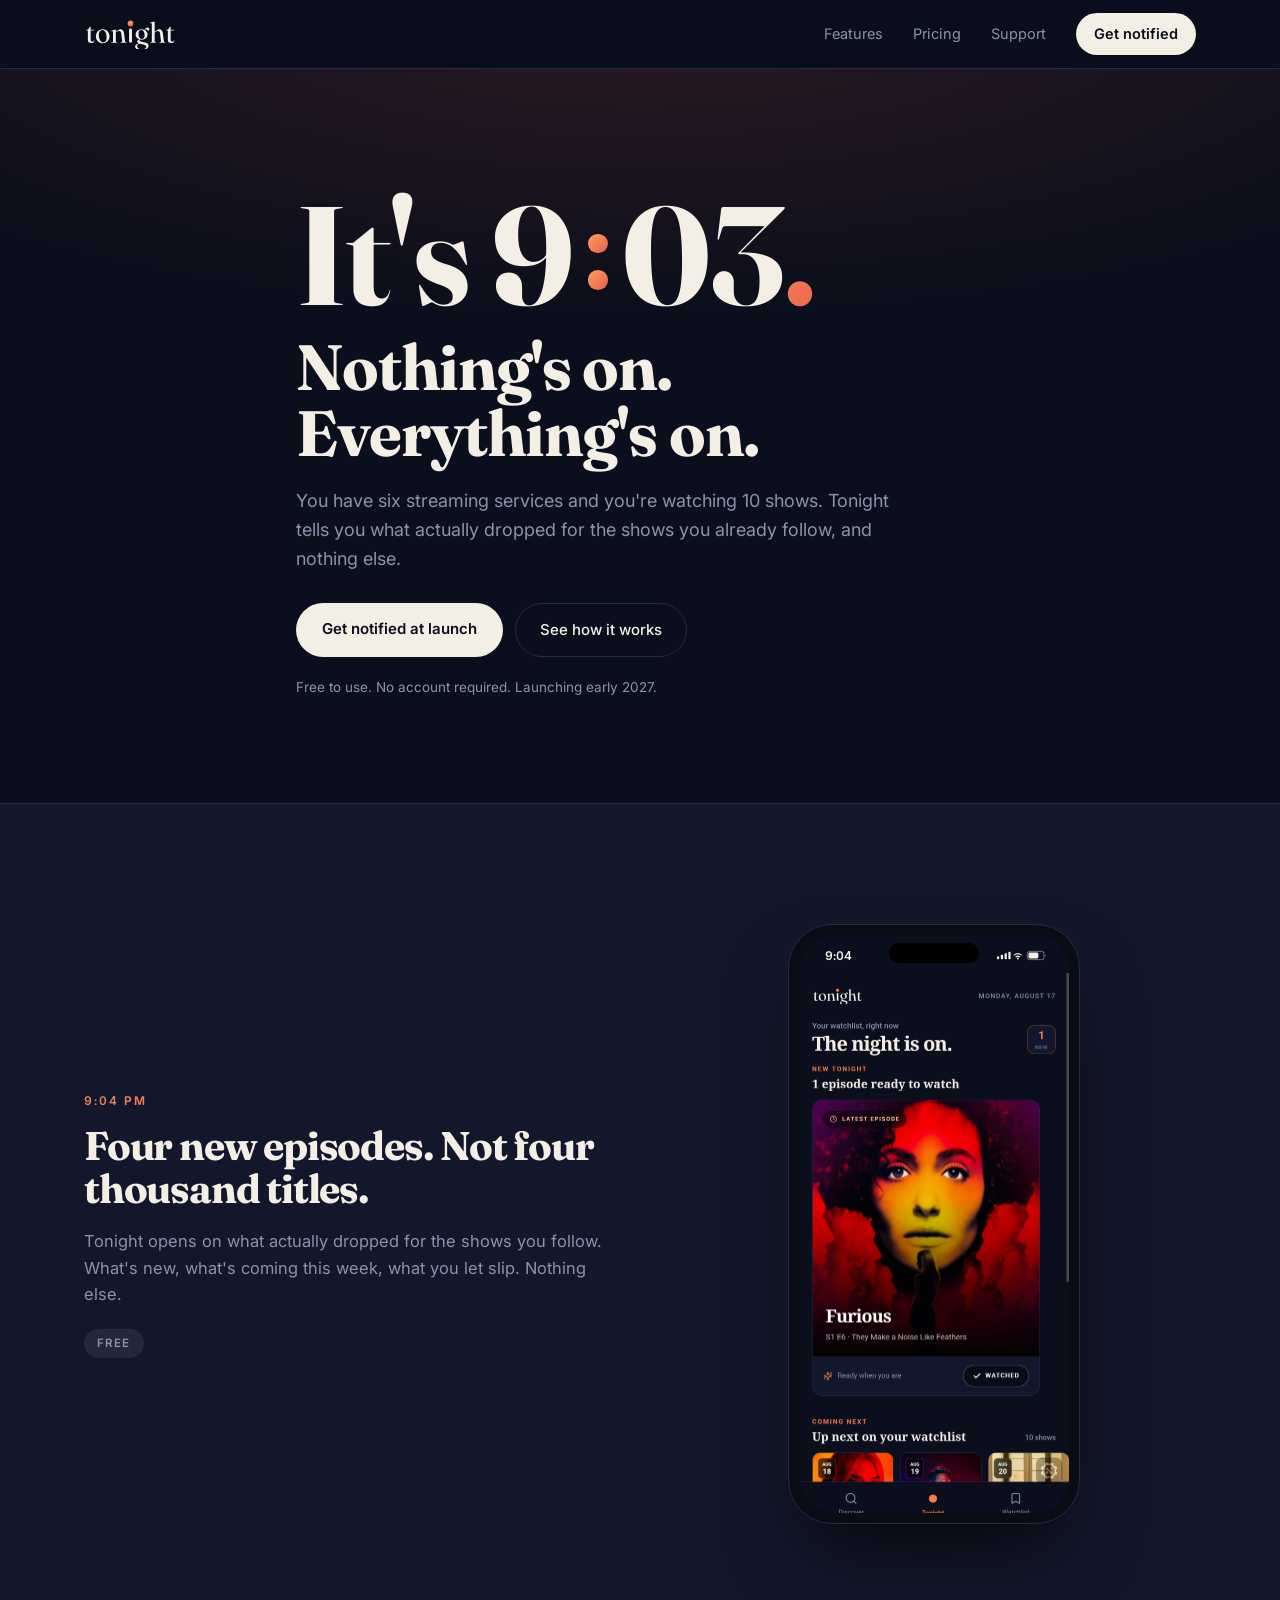
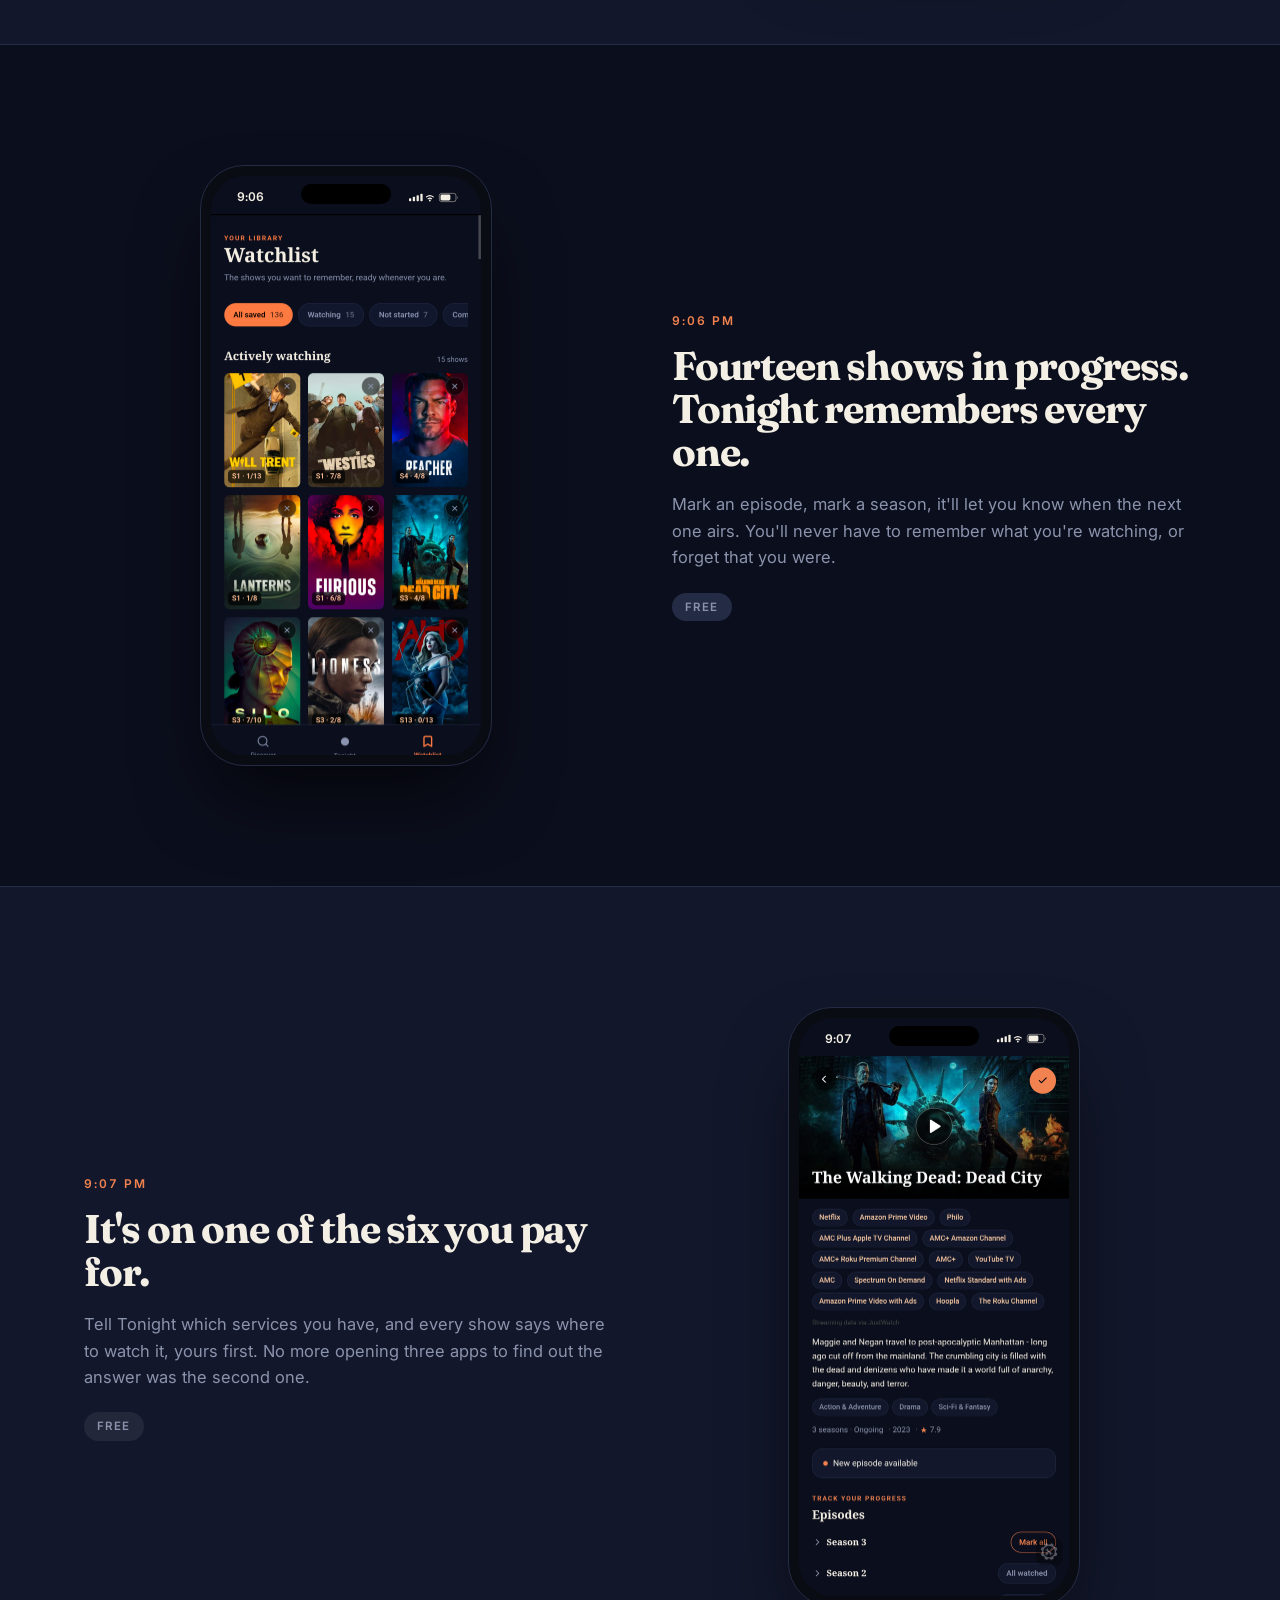
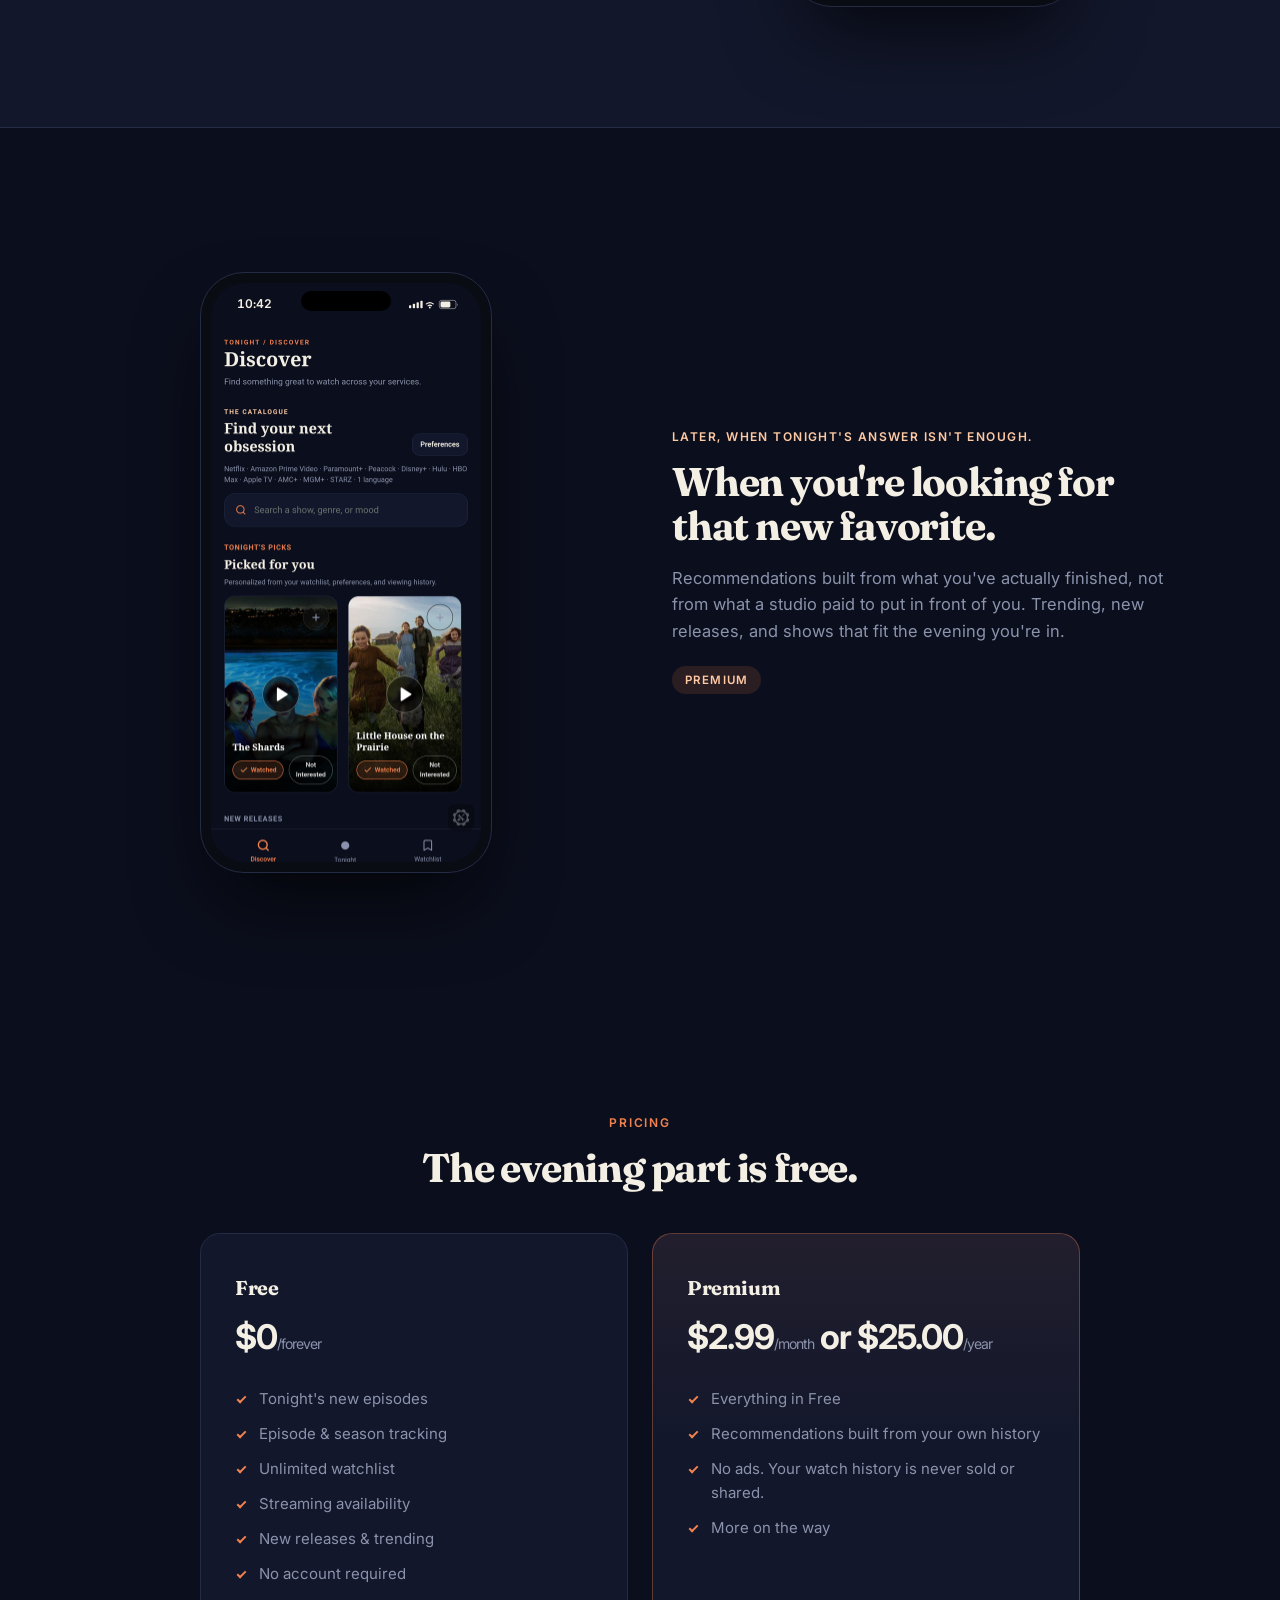
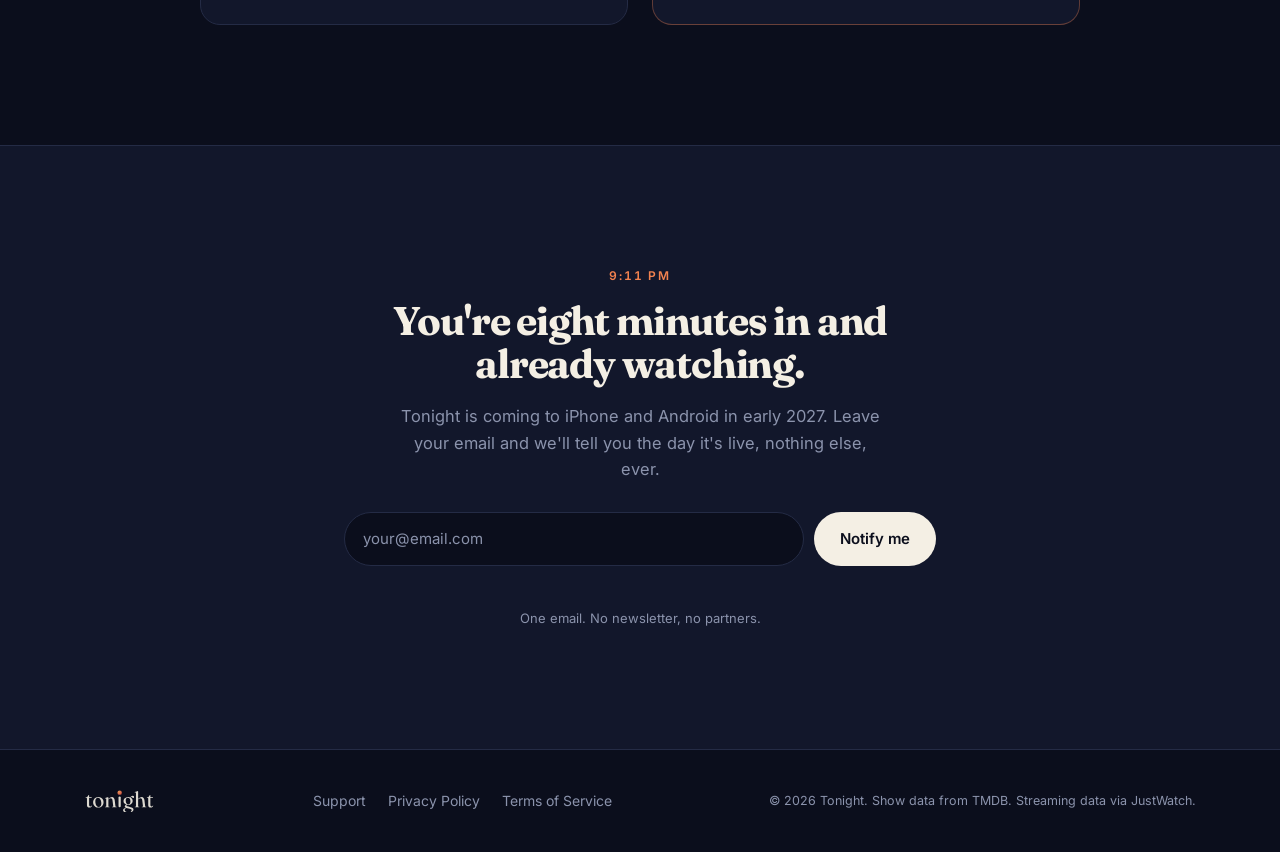
==== index.html @ 05cad01f "Remove bleed class from beat-visual div" ====
<!doctype html>
<html lang="en">
<head>
<meta charset="UTF-8" />
<meta name="viewport" content="width=device-width, initial-scale=1" />
<meta name="theme-color" content="#0B0E1C" />
<title>Tonight — It's 9:03 PM. Nothing's on. Everything's on.</title>
<meta name="description" content="Tonight opens on what actually dropped for the shows you follow. Episode tracking, new releases, and where to watch — in one evening-shaped app." />
<link rel="icon" href="assets/icon.png" />
<link rel="preconnect" href="https://fonts.googleapis.com">
<link rel="preconnect" href="https://fonts.gstatic.com" crossorigin>
<link href="https://fonts.googleapis.com/css2?family=Fraunces:ital,opsz,wght@0,9..144,400;0,9..144,500;0,9..144,700;1,9..144,400&family=Inter:wght@400;500;600;700&display=swap" rel="stylesheet">
<link rel="stylesheet" href="style.css">
</head>
<body>

<a class="skip" href="#main">Skip to content</a>

<!-- Authored status-bar icon cluster. Vector, never captured.
     4 signal bars / wifi / battery at 62%. No carrier, no charging bolt. -->
<svg width="0" height="0" style="position:absolute" aria-hidden="true">
  <symbol id="ps-cluster" viewBox="0 0 66 14">
    <rect x="0"  y="8"   width="3" height="4"   rx="1" fill="currentColor"/>
    <rect x="5"  y="6"   width="3" height="6"   rx="1" fill="currentColor"/>
    <rect x="10" y="4"   width="3" height="8"   rx="1" fill="currentColor"/>
    <rect x="15" y="2"   width="3" height="10"  rx="1" fill="currentColor"/>
    <path d="M23 6.2a7.2 7.2 0 0 1 9 0" stroke="currentColor" stroke-width="1.6" fill="none" stroke-linecap="round"/>
    <path d="M25.2 8.6a4 4 0 0 1 4.6 0" stroke="currentColor" stroke-width="1.6" fill="none" stroke-linecap="round"/>
    <circle cx="27.5" cy="11" r="1.2" fill="currentColor"/>
    <rect x="40" y="3" width="22" height="11" rx="3" stroke="currentColor" stroke-width="1.2" fill="none" opacity=".5" transform="translate(0,-1.5)"/>
    <rect x="41.6" y="4.6" width="13" height="7.8" rx="1.8" fill="currentColor" transform="translate(0,-1.5)"/>
    <path d="M63.4 5.6v3.2a1.8 1.8 0 0 0 0-3.2z" fill="currentColor" opacity=".5"/>
  </symbol>
</svg>

<header>
  <nav class="wrap">
    <a class="brand" href="index.html" aria-label="Tonight home"><img class="brand-wordmark" src="assets/wordmark.svg" alt="Tonight" width="120" height="37"></a>
    <div class="nav-links">
      <a href="#beat-0904">Features</a>
      <a href="#pricing">Pricing</a>
      <a href="support.html">Support</a>
      <a class="nav-cta" href="#notify">Get notified</a>
    </div>
  </nav>
</header>

<main id="main">

<!-- ══ 9:03 PM — hero ══════════════════════════════════════════════════ -->
<section class="hero">
  <div class="wrap hero-inner">
    <h1 class="hero-title">
      <span class="hero-lede">
        It's 9<span class="hero-colon"><span class="hero-dot"></span><span class="hero-dot"></span></span>03<span class="dot">.</span>
      </span>
      <span class="hero-payoff">Nothing's on. Everything's on.</span>
    </h1>
    <p class="hero-sub">You have six streaming services and you're watching 10 shows. Tonight tells you what actually dropped for the shows you already follow, and nothing else.</p>
    <div class="hero-actions">
      <a class="btn-primary" href="#notify">Get notified at launch</a>
      <a class="btn-ghost" href="#beat-0904">See how it works</a>
    </div>
    <p class="hero-meta">Free to use. No account required. Launching early 2027.</p>
  </div>
</section>

<!-- ══ 9:04 PM ═════════════════════════════════════════════════════════ -->
<section class="beat beat--panel" id="beat-0904">
  <div class="wrap beat-grid">
    <div class="beat-copy">
      <p class="stamp">9:04 PM</p>
      <h2>Four new episodes. Not four thousand titles.</h2>
      <p>Tonight opens on what actually dropped for the shows you follow. What's new, what's coming this week, what you let slip. Nothing else.</p>
      <p class="tag">Free</p>
    </div>
    <div class="beat-visual">
      <!-- TODO(asset): swap to assets/shot-tonight-scrolled.png once captured
           (Tonight tab scrolled so "Coming next" and "Still waiting" are both
           in frame). Currently reuses the hero capture. -->
      <div class="phone" style="--w:292px;">
        <div class="phone-island" aria-hidden="true"></div>
        <div class="phone-status">
          <span class="ps-time">9:04</span>
          <svg class="ps-cluster" viewBox="0 0 66 14" aria-hidden="true"><use href="#ps-cluster"/></svg>
        </div>
        <div class="phone-screen">
          <img src="assets/shot-tonight.png" alt="Tonight's list of new episodes, with what's coming next on your watchlist below it." loading="lazy" width="540" height="1157">
        </div>
      </div>
    </div>
  </div>
</section>

<!-- ══ 9:06 PM ═════════════════════════════════════════════════════════ -->
<section class="beat" id="beat-0906">
  <div class="wrap beat-grid beat-grid--flip">
    <div class="beat-copy">
      <p class="stamp">9:06 PM</p>
      <h2>Fourteen shows in progress. Tonight remembers every one.</h2>
      <p>Mark an episode, mark a season, it'll let you know when the next one airs. You'll never have to remember what you're watching, or forget that you were.</p>
      <p class="tag">Free</p>
    </div>
    <div class="beat-visual">
      <!-- TODO(asset): assets/crop-episodes.png — expanded season rows at 2x/3x,
           ~16:9, three ticked and one unticked plus the "Mark all" pill.
           Reinstates the detail crop that was removed for being upscaled. -->
      <div class="phone" style="--w:292px;">
        <div class="phone-island" aria-hidden="true"></div>
        <div class="phone-status">
          <span class="ps-time">9:06</span>
          <svg class="ps-cluster" viewBox="0 0 66 14" aria-hidden="true"><use href="#ps-cluster"/></svg>
        </div>
        <div class="phone-screen">
          <img src="assets/shot-watchlist.png" alt="The Watchlist screen: 14 in progress, 109 completed, with American Horror Story queued up next." loading="lazy" width="540" height="1157">
        </div>
      </div>
    </div>
  </div>
</section>

<!-- ══ 9:07 PM ═════════════════════════════════════════════════════════ -->
<section class="beat beat--panel" id="beat-0907">
  <div class="wrap beat-grid">
    <div class="beat-copy">
      <p class="stamp">9:07 PM</p>
      <h2>It's on one of the six you pay for.</h2>
      <p>Tell Tonight which services you have, and every show says where to watch it, yours first. No more opening three apps to find out the answer was the second one.</p>
      <p class="tag">Free</p>
    </div>
    <div class="beat-visual">
      <div class="phone" style="--w:292px;">
        <div class="phone-island" aria-hidden="true"></div>
        <div class="phone-status">
          <span class="ps-time">9:07</span>
          <svg class="ps-cluster" viewBox="0 0 66 14" aria-hidden="true"><use href="#ps-cluster"/></svg>
        </div>
        <div class="phone-screen">
          <img src="assets/shot-detail.png" alt="A show page with streaming availability, showing the service you already subscribe to first." loading="lazy" width="540" height="1157">
        </div>
      </div>
    </div>
  </div>
</section>

<!-- ══ Some other night — Discover (deliberate clock break) ════════════ -->
<section class="beat beat--offclock" id="beat-discover">
  <div class="wrap beat-grid beat-grid--flip">
    <div class="beat-copy">
      <p class="stamp stamp--soft">Later, when tonight's answer isn't enough.</p>
      <h2>When you're looking for that new favorite.</h2>
      <p>Recommendations built from what you've actually finished, not from what a studio paid to put in front of you. Trending, new releases, and shows that fit the evening you're in.</p>
      <p class="tag tag--premium">Premium</p>
    </div>
    <div class="beat-visual">
      <div class="phone" style="--w:292px;">
        <div class="phone-island" aria-hidden="true"></div>
        <div class="phone-status">
          <span class="ps-time">10:42</span>
          <svg class="ps-cluster" viewBox="0 0 66 14" aria-hidden="true"><use href="#ps-cluster"/></svg>
        </div>
        <div class="phone-screen">
          <img src="assets/shot-recs.png" alt="The Discover screen with personalized recommendations based on shows you've finished." loading="lazy" width="540" height="1157">
        </div>
      </div>
    </div>
  </div>
</section>

<!-- ══ Pricing ═════════════════════════════════════════════════════════ -->
<section class="pricing" id="pricing">
  <div class="wrap">
    <p class="stamp stamp--center">Pricing</p>
    <h2 class="section-title">The evening part is free.</h2>
    <div class="tiers">
      <div class="tier">
        <p class="tier-name">Free</p>
        <p class="tier-price">$0<span>/forever</span></p>
        <ul class="tier-list">
          <li>Tonight's new episodes</li>
          <li>Episode &amp; season tracking</li>
          <li>Unlimited watchlist</li>
          <li>Streaming availability</li>
          <li>New releases &amp; trending</li>
          <li>No account required</li>
        </ul>
      </div>
      <div class="tier tier--premium">
        <p class="tier-name">Premium</p>
        <p class="tier-price">$2.99<span>/month</span> or $25.00<span>/year</span></p>
        <ul class="tier-list">
          <li>Everything in Free</li>
          <li>Recommendations built from your own history</li>
          <li>No ads. Your watch history is never sold or shared.</li>
          <li>More on the way</li>
        </ul>
      </div>
    </div>
  </div>
</section>

<!-- ══ 9:11 PM — close ═════════════════════════════════════════════════ -->
<section class="close" id="notify">
  <div class="wrap close-inner">
    <p class="stamp">9:11 PM</p>
    <h2 class="close-title">You're eight minutes in and already watching.</h2>
    <p class="close-sub">Tonight is coming to iPhone and Android in early 2027. Leave your email and we'll tell you the day it's live, nothing else, ever.</p>

    <form class="capture" action="#" method="post" data-capture>
      <label class="sr-only" for="email">Email address</label>
      <input id="email" name="email" type="email" required autocomplete="email" inputmode="email" placeholder="your@email.com">
      <!-- Honeypot: bots fill every field, humans never see this one. -->
      <input type="text" name="_gotcha" tabindex="-1" autocomplete="off" style="position:absolute;left:-9999px" aria-hidden="true">
      <button class="btn-primary" type="submit">Notify me</button>
    </form>
    <p class="capture-status" role="status" aria-live="polite"></p>
    <p class="close-fine">One email. No newsletter, no partners.</p>
  </div>
</section>

</main>

<footer>
  <div class="wrap foot-row">
    <div class="foot-brand">
      <a href="index.html" aria-label="Tonight home">
        <img class="brand-wordmark" src="assets/wordmark.svg" alt="Tonight" width="90" height="28">
      </a>
    </div>
    <nav class="foot-links" aria-label="Footer">
      <a href="support.html">Support</a>
      <a href="privacy.html">Privacy Policy</a>
      <a href="terms.html">Terms of Service</a>
    </nav>
    <p class="foot-copy">&copy; 2026 Tonight. Show data from TMDB. Streaming data via JustWatch.</p>
  </div>
</footer>

<a class="sticky-cta" href="#notify" data-sticky>Get notified</a>

<script>
/* Sticky mobile CTA: appears once the hero has scrolled away,
   retires when the real capture form is in view. */
(function () {
  var cta = document.querySelector('[data-sticky]');
  var close = document.getElementById('notify');
  var hero = document.querySelector('.hero');
  if (!cta || !close || !hero || !('IntersectionObserver' in window)) return;

  var pastHero = false, atClose = false;
  function sync() { cta.classList.toggle('is-on', pastHero && !atClose); }

  new IntersectionObserver(function (e) {
    pastHero = !e[0].isIntersecting; sync();
  }, { threshold: 0 }).observe(hero);

  new IntersectionObserver(function (e) {
    atClose = e[0].isIntersecting; sync();
  }, { threshold: 0.15 }).observe(close);
})();

/* Async email capture: keeps the reader on the page at the moment of
   highest intent. Falls back to a normal form POST if JS is unavailable.
   Inert while action="#" — wire a backend before relying on it. */
(function () {
  var form = document.querySelector('[data-capture]');
  if (!form) return;
  var status = document.querySelector('.capture-status');
  if (!form.getAttribute('action') || form.getAttribute('action') === '#') return;

  form.addEventListener('submit', function (e) {
    e.preventDefault();
    form.setAttribute('data-busy', '');
    status.className = 'capture-status';
    status.textContent = 'One moment…';

    fetch(form.action, {
      method: 'POST',
      body: new FormData(form),
      headers: { accept: 'application/json' }
    })
      .then(function (r) { return r.json().catch(function () { return { ok: r.ok }; }); })
      .then(function (d) {
        if (!d.ok) throw new Error(d.error || 'Something went wrong.');
        form.hidden = true;
        status.className = 'capture-status is-ok';
        status.textContent = "You're on the list. We'll email you the day it's live.";
      })
      .catch(function (err) {
        status.className = 'capture-status is-err';
        status.textContent = err.message || "Couldn't sign you up — try again in a moment.";
      })
      .finally(function () { form.removeAttribute('data-busy'); });
  });
})();
</script>

</body>
</html>
---- style.css ----
/* ══════════════════════════════════════════════════════════════════════════
   Tonight — marketing site
   Brand extracted from the app source. Nothing invented.
   ══════════════════════════════════════════════════════════════════════════ */

/* ── 1. Tokens ─────────────────────────────────────────────────────────── */
:root{
  --ink:#0B0E1C;
  --panel:#12172B;
  --panel-line:#242B45;
  --accent:#F2824F;
  --accent-soft:#FFC9A3;
  --cream:#F4EFE4;
  --slate:#8B93AC;

  --dusk-a:#FFA25E;
  --dusk-b:#E85C4A;

  --serif:'Fraunces',Georgia,'Times New Roman',serif;
  --sans:'Inter',-apple-system,BlinkMacSystemFont,'Segoe UI',Roboto,sans-serif;

  --wrap:1160px;
  --rhythm:104px;

  /* Phone frame */
  --phone-pad:10px;
  --phone-radius:44px;
  --ratio:540 / 1157;   /* native ratio of the captures */
  --band:6.5%;          /* reserved strip for the authored status bar */
  --bleed:0%;           /* >0 only to push a CAPTURED status bar out of frame */
}

/* ── 2. Reset ──────────────────────────────────────────────────────────── */
*,*::before,*::after{box-sizing:border-box;}
html{-webkit-text-size-adjust:100%;}
html:focus-within{scroll-behavior:smooth;}
body{
  margin:0;
  background:var(--ink);
  color:var(--cream);
  font-family:var(--sans);
  font-size:16px;
  line-height:1.6;
  -webkit-font-smoothing:antialiased;
  overflow-x:hidden;
}
img,svg{display:block;max-width:100%;}
a{color:inherit;text-decoration:none;}
h1,h2,h3,p,ul{margin:0;}
ul{padding:0;list-style:none;}
button,input{font:inherit;color:inherit;}

:focus-visible{outline:2px solid var(--accent);outline-offset:3px;border-radius:4px;}

.sr-only{
  position:absolute;width:1px;height:1px;padding:0;margin:-1px;
  overflow:hidden;clip:rect(0 0 0 0);white-space:nowrap;border:0;
}
.skip{
  position:absolute;left:-9999px;top:0;z-index:100;
  padding:12px 20px;background:var(--accent);color:var(--ink);font-weight:600;
}
.skip:focus{left:12px;top:12px;}

.wrap{width:100%;max-width:var(--wrap);margin:0 auto;padding:0 24px;}

/* ── 3. Header ─────────────────────────────────────────────────────────── */
header{
  position:sticky;top:0;z-index:50;
  background:rgba(11,14,28,.82);
  backdrop-filter:saturate(140%) blur(14px);
  border-bottom:1px solid var(--panel-line);
}
header .wrap{
  display:flex;align-items:center;justify-content:space-between;
  min-height:60px;
}
.brand-wordmark{height:26px;width:auto;}
.nav-links{display:none;align-items:center;gap:30px;}
.nav-links a{font-size:14.5px;color:var(--slate);transition:color .18s;}
.nav-links a:hover{color:var(--cream);}
.nav-cta{
  padding:9px 18px;border-radius:100px;
  background:var(--cream);color:var(--ink)!important;
  font-weight:600;
}
.nav-cta:hover{background:#fff;}

/* ── 4. Phone component ────────────────────────────────────────────────
   ONE frame for the whole site. --w set per instance in markup.
   --band  : strip of --ink reserved at the top for the authored status
             bar, reproducing how an app renders under real chrome.
   --bleed : % of screen height to scale past the top edge. Only needed
             when a capture has a status bar baked in. Currently 0 —
             all captures are clean.
   Percentage top/height resolve against the container's HEIGHT here
   (absolute positioning), so this is deterministic at every width.
   -------------------------------------------------------------------- */
.phone{
  position:relative;
  width:var(--w,280px);
  max-width:100%;
  padding:var(--phone-pad);
  border-radius:var(--phone-radius);
  background:#0A0C14;
  border:1px solid var(--panel-line);
  box-shadow:0 40px 80px -20px rgba(0,0,0,.7);
  flex-shrink:0;
}
.phone-screen{
  position:relative;
  overflow:hidden;
  border-radius:calc(var(--phone-radius) - var(--phone-pad));
  background:var(--ink);
  aspect-ratio:var(--ratio);
}
.phone-screen img{
  position:absolute;
  left:0;
  top:calc(var(--band) - var(--bleed));
  width:100%;
  height:calc(100% - var(--band) + var(--bleed));
  object-fit:cover;
  object-position:50% 0;
}

/* Authored status bar — vector, never captured. Always above the image. */
.phone-status{
  position:absolute;
  top:calc(var(--phone-pad) + 11px);
  left:calc(var(--phone-pad) + 26px);
  right:calc(var(--phone-pad) + 22px);
  z-index:4;
  display:flex;align-items:center;justify-content:space-between;
  color:var(--cream);
  pointer-events:none;
}
.ps-time{
  font-size:12px;font-weight:600;letter-spacing:.01em;
  font-variant-numeric:tabular-nums;
}
.ps-cluster{width:50px;height:11px;color:var(--cream);}

/* Dynamic Island — safe only because it sits inside the --ink band,
   never over hero artwork. */
.phone-island{
  position:absolute;
  top:calc(var(--phone-pad) + 8px);
  left:50%;transform:translateX(-50%);
  width:31%;height:20px;border-radius:100px;
  background:#000;z-index:5;pointer-events:none;
}

/* Home indicator — NOT enabled. shot-watchlist / shot-detail / shot-recs
   already contain one; adding this would double it. Enable per-phone only
   on captures that lack it.
.phone-home{
  position:absolute;
  bottom:calc(var(--phone-pad) + 8px);
  left:50%;transform:translateX(-50%);
  width:34%;height:4px;border-radius:100px;
  background:rgba(244,239,228,.35);z-index:4;pointer-events:none;
}
*/

.phone--tilt{transform:rotate(-2.5deg);}

/* ── 5. Hero ───────────────────────────────────────────────────────────── */
.hero{
  position:relative;
  padding:64px 0 72px;
  overflow:hidden;
}
/* The page's ONE gradient moment, per the one-per-viewport budget. */
.hero::before{
  content:"";position:absolute;inset:0;pointer-events:none;
  background:radial-gradient(120% 70% at 50% -10%,rgba(232,92,74,.16),transparent 62%);
}
.hero-title{
  font-family:var(--serif);
  font-weight:700;
  letter-spacing:-0.04em;
  line-height:1.02;
}
.hero-lede{
  display:block;
  font-size:clamp(56px,15vw,140px);
}
.hero-lede .dot{
  background:linear-gradient(135deg,var(--dusk-a),var(--dusk-b));
  -webkit-background-clip:text;background-clip:text;
  -webkit-text-fill-color:transparent;
}
.hero-sub{
  margin-top:22px;max-width:34em;
  font-size:17px;color:var(--slate);
}
.hero-actions{display:flex;flex-wrap:wrap;gap:12px;margin-top:30px;}
.btn-primary{
  padding:14px 26px;border:0;border-radius:100px;
  background:var(--cream);color:var(--ink);
  font-weight:600;font-size:15px;cursor:pointer;
  transition:transform .18s,background .18s;
}
.btn-primary:hover{background:#fff;transform:translateY(-1px);}
.btn-ghost{
  padding:14px 24px;border-radius:100px;
  border:1px solid var(--panel-line);color:var(--cream);
  font-weight:500;font-size:15px;
  transition:border-color .18s;
}
.btn-ghost:hover{border-color:var(--slate);}
.hero-meta{margin-top:20px;font-size:13.5px;color:var(--slate);}

.hero-inner{position:relative;max-width:46em;}
.hero-colon{
  position:relative;
  display:inline-block;
  width:0.14em;
  height:1em;
  margin:0 0.1em;
  vertical-align:baseline;
}
.hero-dot{
  position:absolute;
  left:0;
  width:0.14em;
  height:0.14em;
  border-radius:50%;
  background:linear-gradient(135deg,var(--dusk-a),var(--dusk-b));
}
.hero-dot:first-child{ top:0.49em; }
.hero-dot:last-child{ top:0.75em; }
.hero-payoff{
  display:block;
  margin-top:0.12em;
  font-size:clamp(32px,8vw,64px);
}

/* ── 6. Beats ──────────────────────────────────────────────────────────── */
.beat{padding:var(--rhythm) 0;overflow:hidden;} /* contains every bleed */
.beat--panel{
  background:var(--panel);
  border-top:1px solid var(--panel-line);
  border-bottom:1px solid var(--panel-line);
}
.beat-grid{display:grid;gap:44px;}
.beat-visual{display:flex;justify-content:center;min-width:0;}
/* Cropped bleed — clipped by .beat's overflow, never by the page. */
.beat-visual--bleed{justify-content:flex-end;margin-right:-56px;}
.beat--offclock .beat-visual{padding-top:24px;}

.stamp{
  font-size:12px;font-weight:600;
  letter-spacing:.16em;text-transform:uppercase;
  color:var(--accent);
  font-variant-numeric:tabular-nums;
}
.stamp--soft{color:var(--accent-soft);letter-spacing:.12em;}
.stamp--center{text-align:center;}

.beat-copy h2,.section-title,.close-title{
  font-family:var(--serif);font-weight:700;
  letter-spacing:-0.03em;line-height:1.08;
}
.beat-copy h2{margin-top:14px;font-size:clamp(28px,6.4vw,40px);}
.beat-copy p:not(.stamp):not(.tag){
  margin-top:18px;max-width:32em;font-size:16.5px;color:var(--slate);
}
.tag{
  display:inline-block;margin-top:22px;padding:5px 13px;
  border-radius:100px;background:var(--panel-line);
  font-size:11.5px;font-weight:600;letter-spacing:.1em;
  text-transform:uppercase;color:var(--slate);
}
.beat--panel .tag{background:rgba(255,255,255,.07);}
.tag--premium{
  background:rgba(242,130,79,.14);color:var(--accent-soft);
}

/* ── 7. Pricing ────────────────────────────────────────────────────────── */
.pricing{padding:var(--rhythm) 0;}
.section-title{margin-top:14px;text-align:center;font-size:clamp(28px,6.4vw,40px);}
.tiers{display:grid;gap:20px;margin-top:44px;}
.tier{
  padding:32px 28px;border-radius:20px;
  background:var(--panel);border:1px solid var(--panel-line);
}
.tier--premium{
  border-color:rgba(242,130,79,.34);
  background:linear-gradient(180deg,rgba(242,130,79,.07),transparent 55%),var(--panel);
}
.tier-name{
  font-family:var(--serif);font-weight:700;font-size:20px;
  letter-spacing:-0.02em;
}
.tier-price{
  margin-top:6px;font-size:34px;font-weight:700;letter-spacing:-0.03em;
}
.tier-price span{font-size:14px;font-weight:400;color:var(--slate);}
.tier-list{margin-top:22px;display:grid;gap:11px;}
.tier-list li{
  position:relative;padding-left:24px;font-size:15px;color:var(--slate);
}
.tier-list li::before{
  content:"";position:absolute;left:2px;top:9px;
  width:9px;height:5px;
  border-left:2px solid var(--accent);border-bottom:2px solid var(--accent);
  transform:rotate(-45deg);
}
.tier-note{margin-top:20px;font-size:13px;color:var(--slate);}

/* ── 8. Close ──────────────────────────────────────────────────────────── */
.close{
  padding:var(--rhythm) 0;
  background:var(--panel);
  border-top:1px solid var(--panel-line);
}
.close-inner{max-width:640px;text-align:center;}
.close-title{margin-top:14px;font-size:clamp(28px,6.4vw,40px);}
.close-sub{margin:18px auto 0;max-width:30em;font-size:16.5px;color:var(--slate);}
.capture{
  display:flex;flex-wrap:wrap;gap:10px;
  justify-content:center;margin-top:30px;
}
.capture input[type=email]{
  flex:1 1 260px;min-width:0;
  padding:14px 18px;border-radius:100px;
  background:var(--ink);border:1px solid var(--panel-line);
  font-size:15px;
}
.capture input[type=email]::placeholder{color:var(--slate);}
.capture input[type=email]:focus{border-color:var(--accent);outline:none;}
.capture[data-busy] button{opacity:.6;pointer-events:none;}
.capture-status{
  margin-top:14px;font-size:14px;color:var(--slate);
  min-height:1.4em;              /* reserve space so nothing shifts */
}
.capture-status.is-ok{color:var(--accent-soft);}
.capture-status.is-err{color:var(--accent);}
.close-fine{margin-top:8px;font-size:13px;color:var(--slate);}

/* ── 9. Legal / support pages ──────────────────────────────────────────── */
.wrap.legal{max-width:760px;padding-top:64px;padding-bottom:96px;}
.kicker{
  font-size:12px;font-weight:600;letter-spacing:.16em;
  text-transform:uppercase;color:var(--accent);
}
.legal h1{
  margin-top:14px;
  font-family:var(--serif);font-weight:700;
  font-size:clamp(30px,7vw,44px);letter-spacing:-0.03em;line-height:1.08;
}
.legal h2{
  margin-top:40px;
  font-family:var(--serif);font-weight:700;
  font-size:21px;letter-spacing:-0.02em;
}
.updated{margin-top:14px;font-size:15px;color:var(--slate);}
.legal p{margin-top:14px;font-size:16px;color:var(--slate);}
.legal p strong{color:var(--cream);font-weight:600;}
.legal a{color:var(--accent-soft);text-decoration:underline;text-underline-offset:2px;}
.legal ul{
  margin-top:14px;padding-left:22px;
  list-style:disc;color:var(--slate);
}
.legal li{margin-top:8px;font-size:16px;}
.support-card{
  margin-top:18px;padding:22px 24px;border-radius:16px;
  background:var(--panel);border:1px solid var(--panel-line);
}
.support-card p{margin-top:0;}

/* ── 10. Footer ────────────────────────────────────────────────────────── */
footer{
  padding:40px 0;
  border-top:1px solid var(--panel-line);
  background:var(--ink);
}
.foot-row{
  display:flex;flex-direction:column;align-items:center;
  gap:20px;text-align:center;
}
.foot-brand img{height:22px;width:auto;opacity:.9;}
.foot-links{display:flex;flex-wrap:wrap;justify-content:center;gap:22px;}
.foot-links a{font-size:14px;color:var(--slate);transition:color .18s;}
.foot-links a:hover{color:var(--cream);}
.foot-copy{font-size:12.5px;color:var(--slate);}

/* ── 11. Sticky mobile CTA ─────────────────────────────────────────────── */
.sticky-cta{
  position:fixed;left:16px;right:16px;bottom:16px;z-index:60;
  padding:15px;border-radius:100px;
  background:var(--cream);color:var(--ink);
  font-weight:600;text-align:center;
  box-shadow:0 16px 40px -8px rgba(0,0,0,.6);
  opacity:0;transform:translateY(120%);pointer-events:none;
  transition:opacity .24s,transform .24s;
}
.sticky-cta.is-on{opacity:1;transform:translateY(0);pointer-events:auto;}

/* ── 12. Desktop ───────────────────────────────────────────────────────
   NOTE: this is a min-width query, so the mobile rules above are the
   base layer. The previous build had this scoped so narrowly that the
   desktop layout never rendered at all — that bug is fixed here.
   -------------------------------------------------------------------- */
@media (min-width:1024px){
  :root{--rhythm:120px;}

  .nav-links{display:flex;}
  header .wrap{min-height:68px;}
  .brand-wordmark{height:29px;}

  .hero{padding:96px 0 104px;}
  .hero-grid{
    grid-template-columns:1.06fr .94fr;
    align-items:center;gap:56px;
  }
  .hero-sub{font-size:18px;}

  .beat-grid{
    grid-template-columns:1fr 1fr;
    align-items:center;
    gap:64px;
  }
  .beat-copy{padding-block:8px;}
  /* Flip: copy stays first in the DOM, moves right visually. */
  .beat-grid--flip .beat-copy{order:2;}
  .beat-grid--flip .beat-visual{order:1;}
  .beat-visual--bleed{margin-right:-72px;}

  .tiers{grid-template-columns:1fr 1fr;gap:24px;max-width:880px;margin-inline:auto;}
  .tier{padding:38px 34px;}

  .foot-row{flex-direction:row;justify-content:space-between;text-align:left;}
  .foot-links{justify-content:flex-start;}

  .sticky-cta{display:none;}
}

/* ── 13. Reduced motion ────────────────────────────────────────────────── */
@media (prefers-reduced-motion:reduce){
  html:focus-within{scroll-behavior:auto;}
  *{transition-duration:.01ms!important;animation-duration:.01ms!important;}
  .phone--tilt{transform:none;}
  .sticky-cta{transition:none;}
}
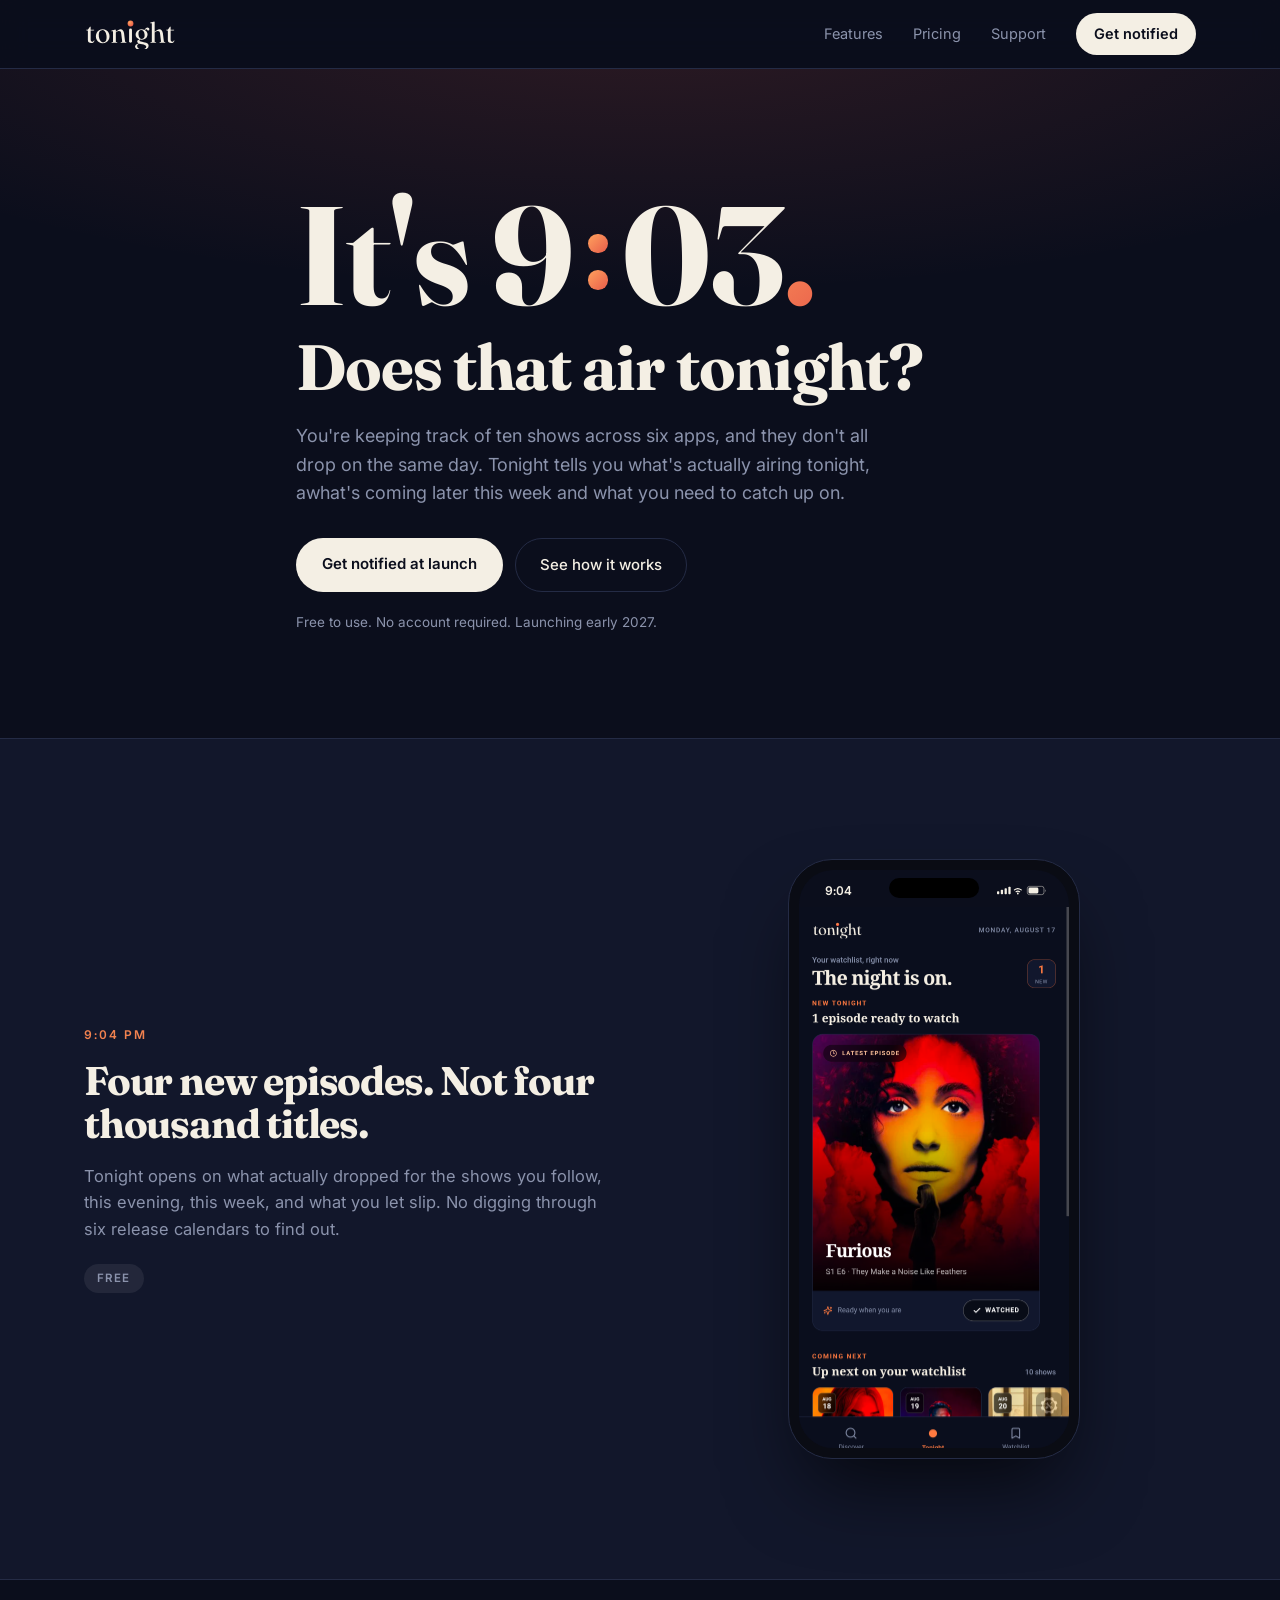
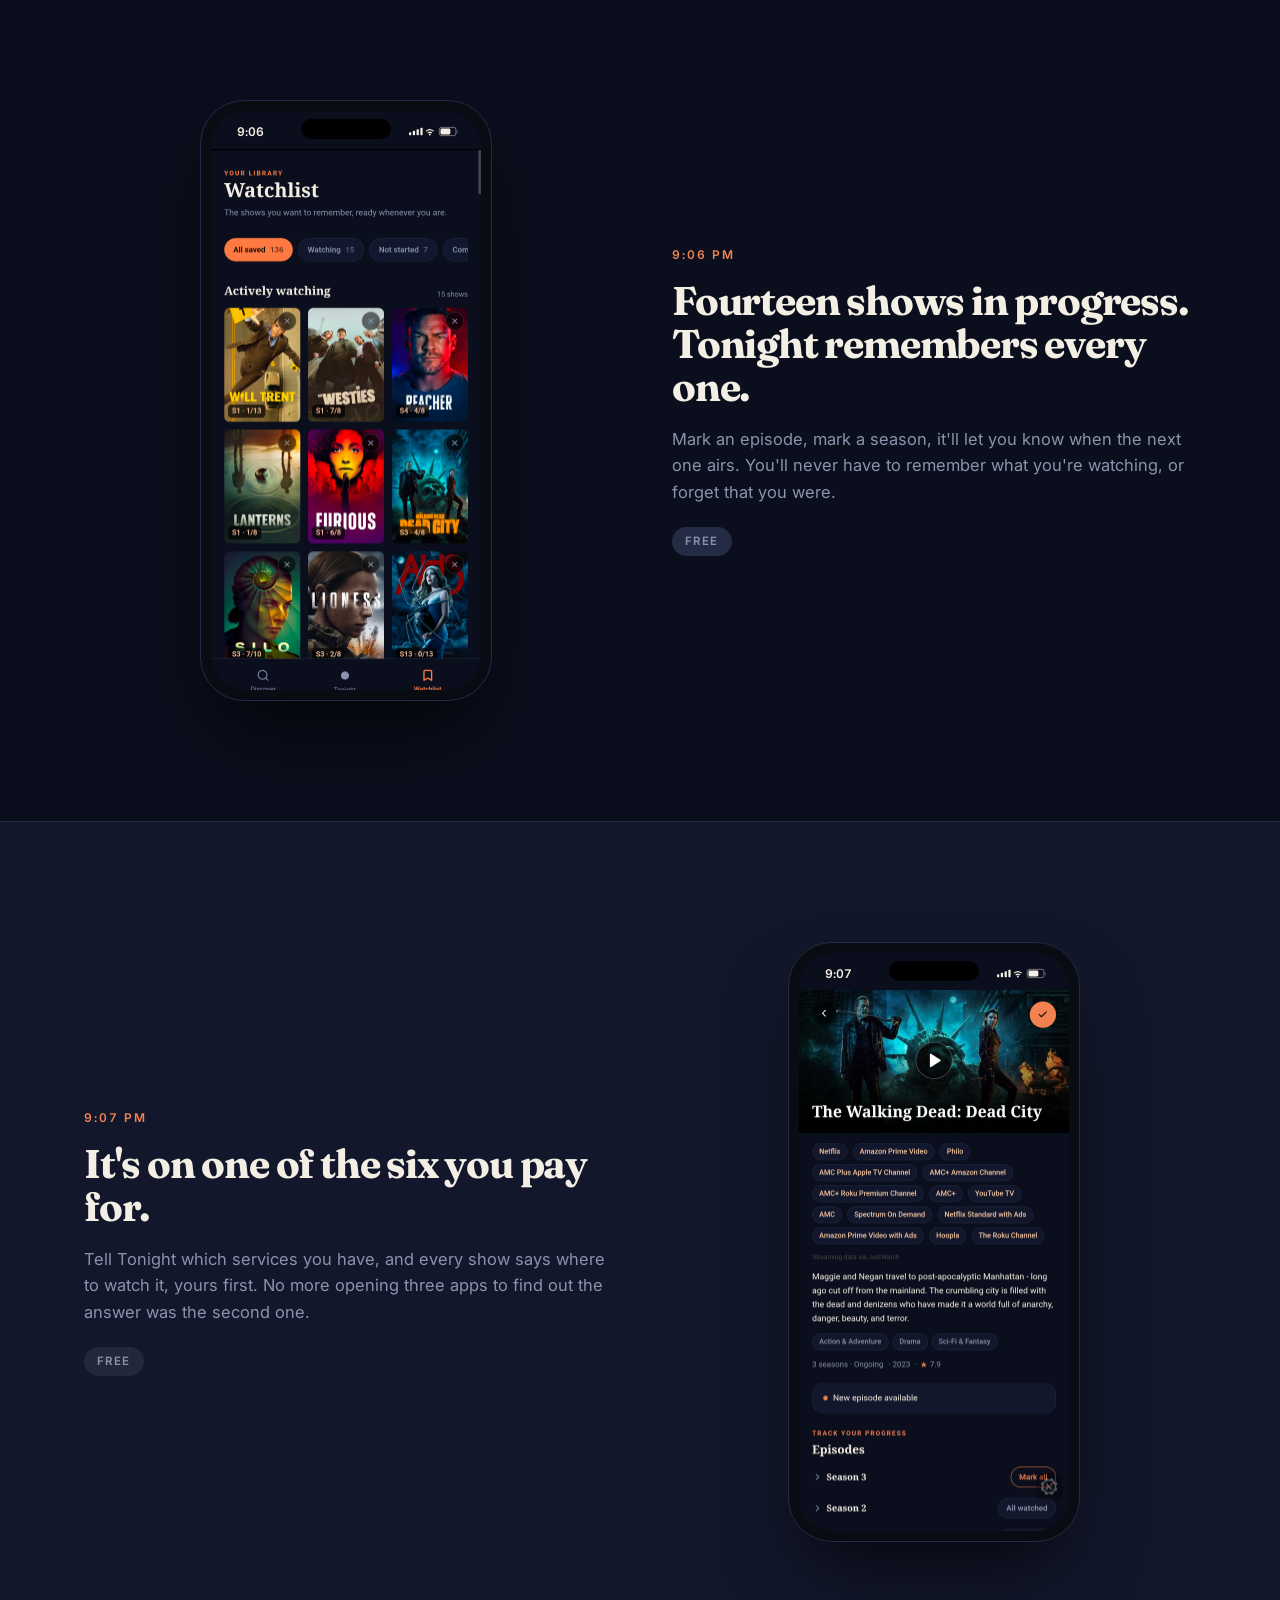
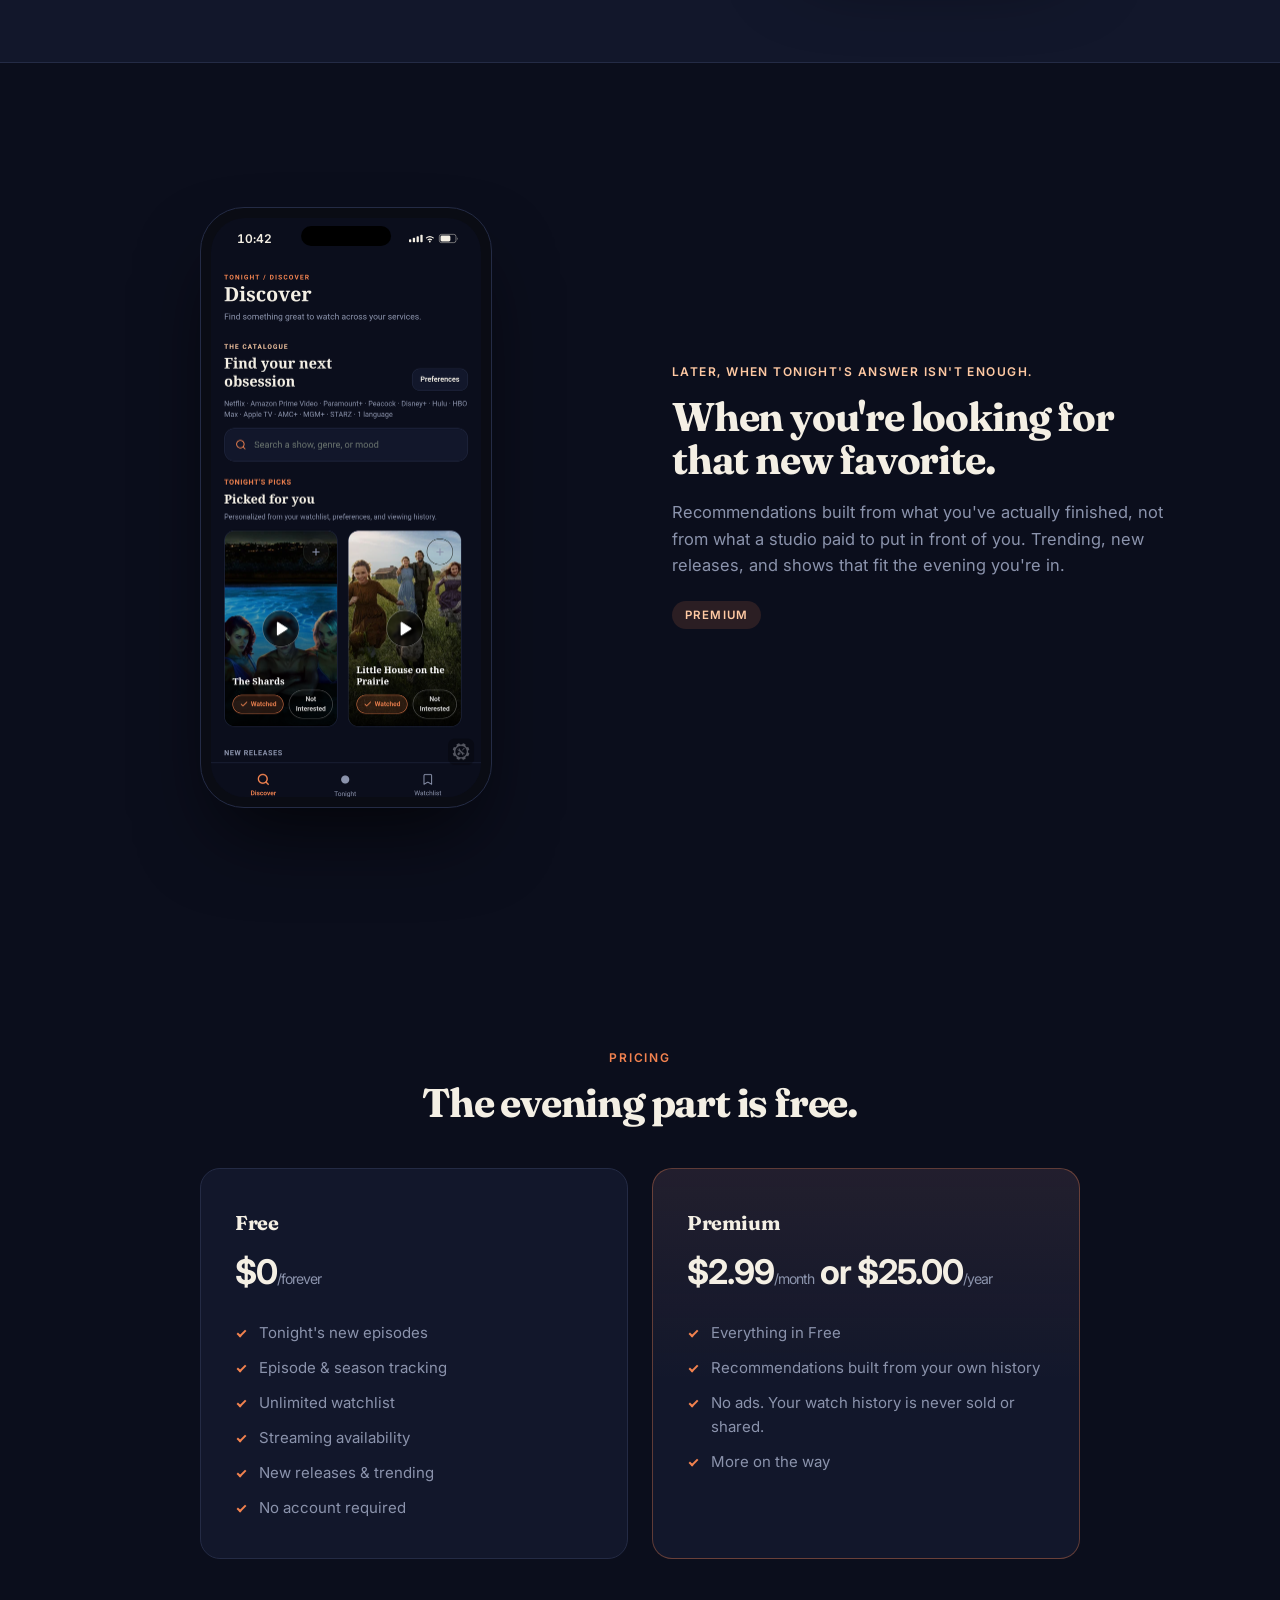
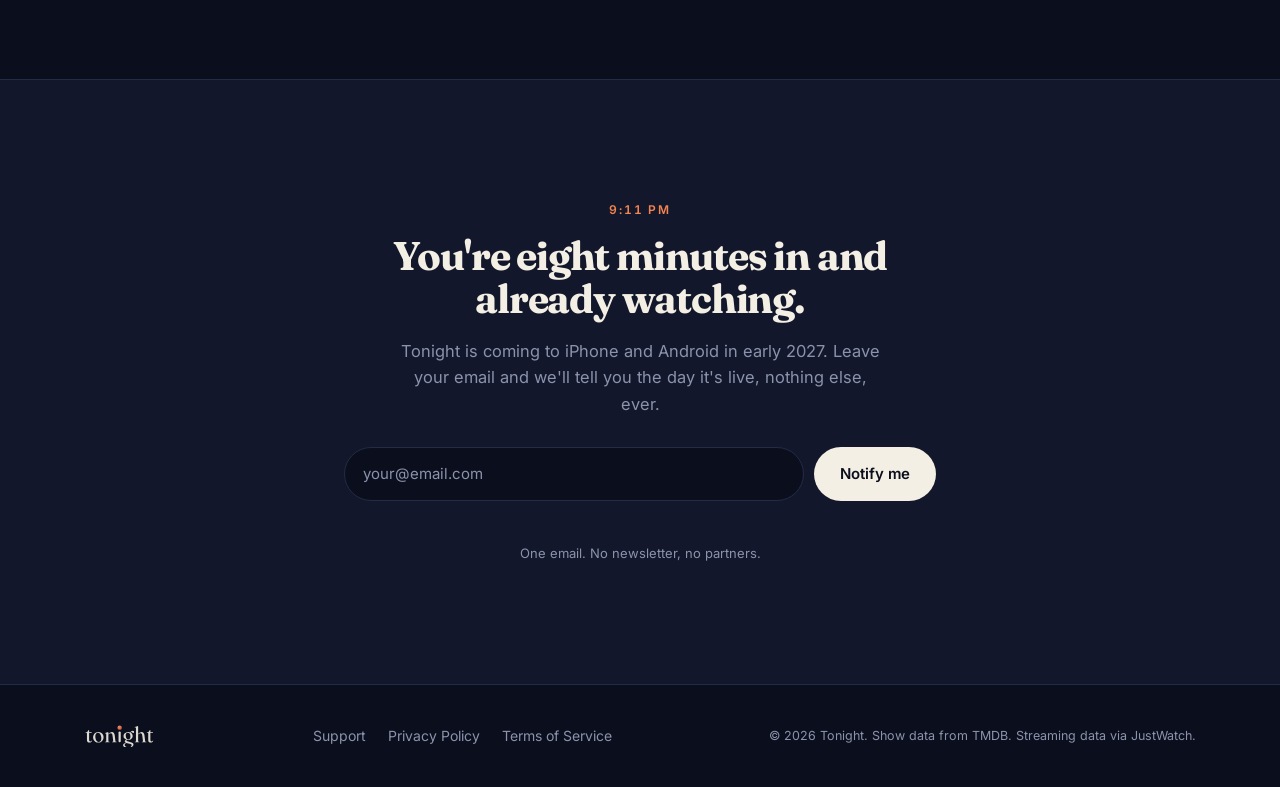
==== commit e8feb6e1: "Revise hero title and subtitle for better messaging Updated hero section text for clarity and engage" ====
--- a/index.html
+++ b/index.html
@@ -54,9 +54,9 @@
       <span class="hero-lede">
         It's 9<span class="hero-colon"><span class="hero-dot"></span><span class="hero-dot"></span></span>03<span class="dot">.</span>
       </span>
-      <span class="hero-payoff">Nothing's on. Everything's on.</span>
+      <span class="hero-payoff">Does that air tonight?</span>
     </h1>
-    <p class="hero-sub">You have six streaming services and you're watching 10 shows. Tonight tells you what actually dropped for the shows you already follow, and nothing else.</p>
+    <p class="hero-sub">You're keeping track of ten shows across six apps, and they don't all drop on the same day. Tonight tells you what's actually airing tonight, awhat's coming later this week and what you need to catch up on.</p>
     <div class="hero-actions">
       <a class="btn-primary" href="#notify">Get notified at launch</a>
       <a class="btn-ghost" href="#beat-0904">See how it works</a>
@@ -71,7 +71,7 @@
     <div class="beat-copy">
       <p class="stamp">9:04 PM</p>
       <h2>Four new episodes. Not four thousand titles.</h2>
-      <p>Tonight opens on what actually dropped for the shows you follow. What's new, what's coming this week, what you let slip. Nothing else.</p>
+      <p>Tonight opens on what actually dropped for the shows you follow, this evening, this week, and what you let slip. No digging through six release calendars to find out.</p>
       <p class="tag">Free</p>
     </div>
     <div class="beat-visual">
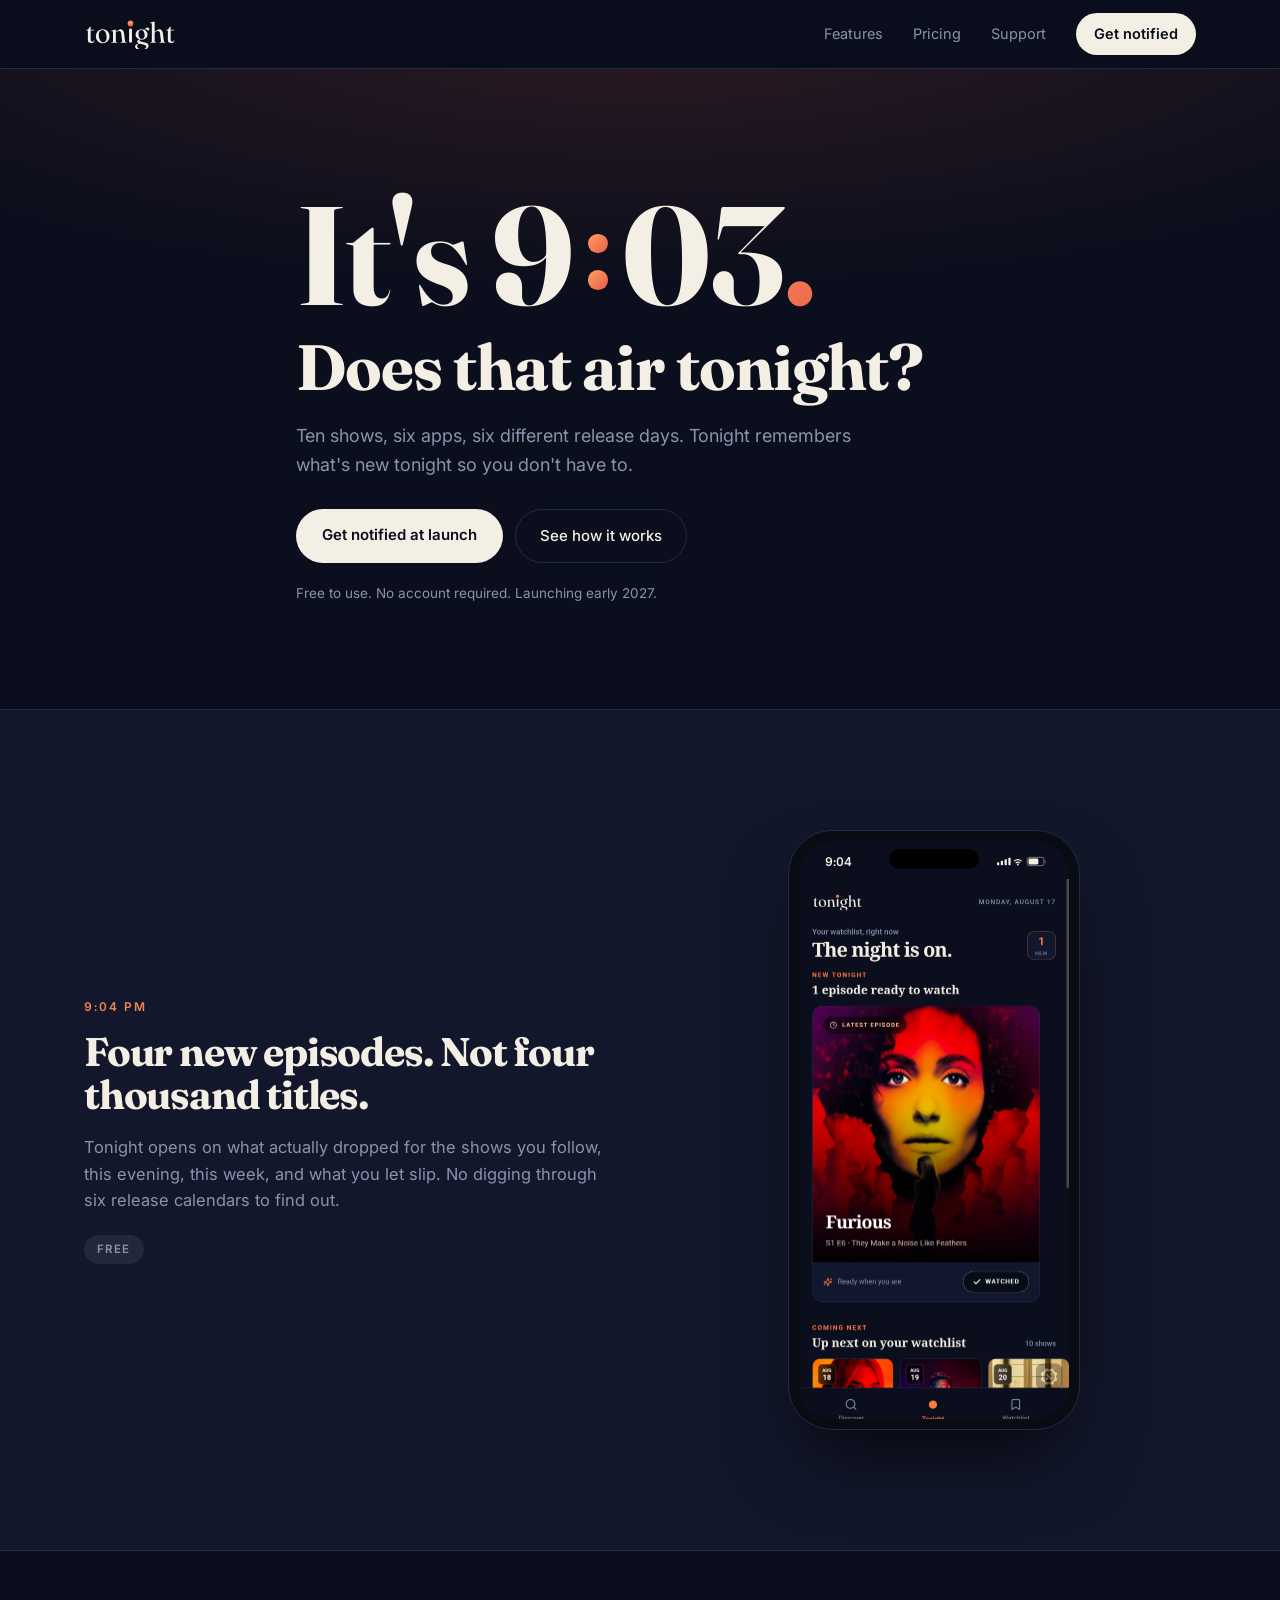
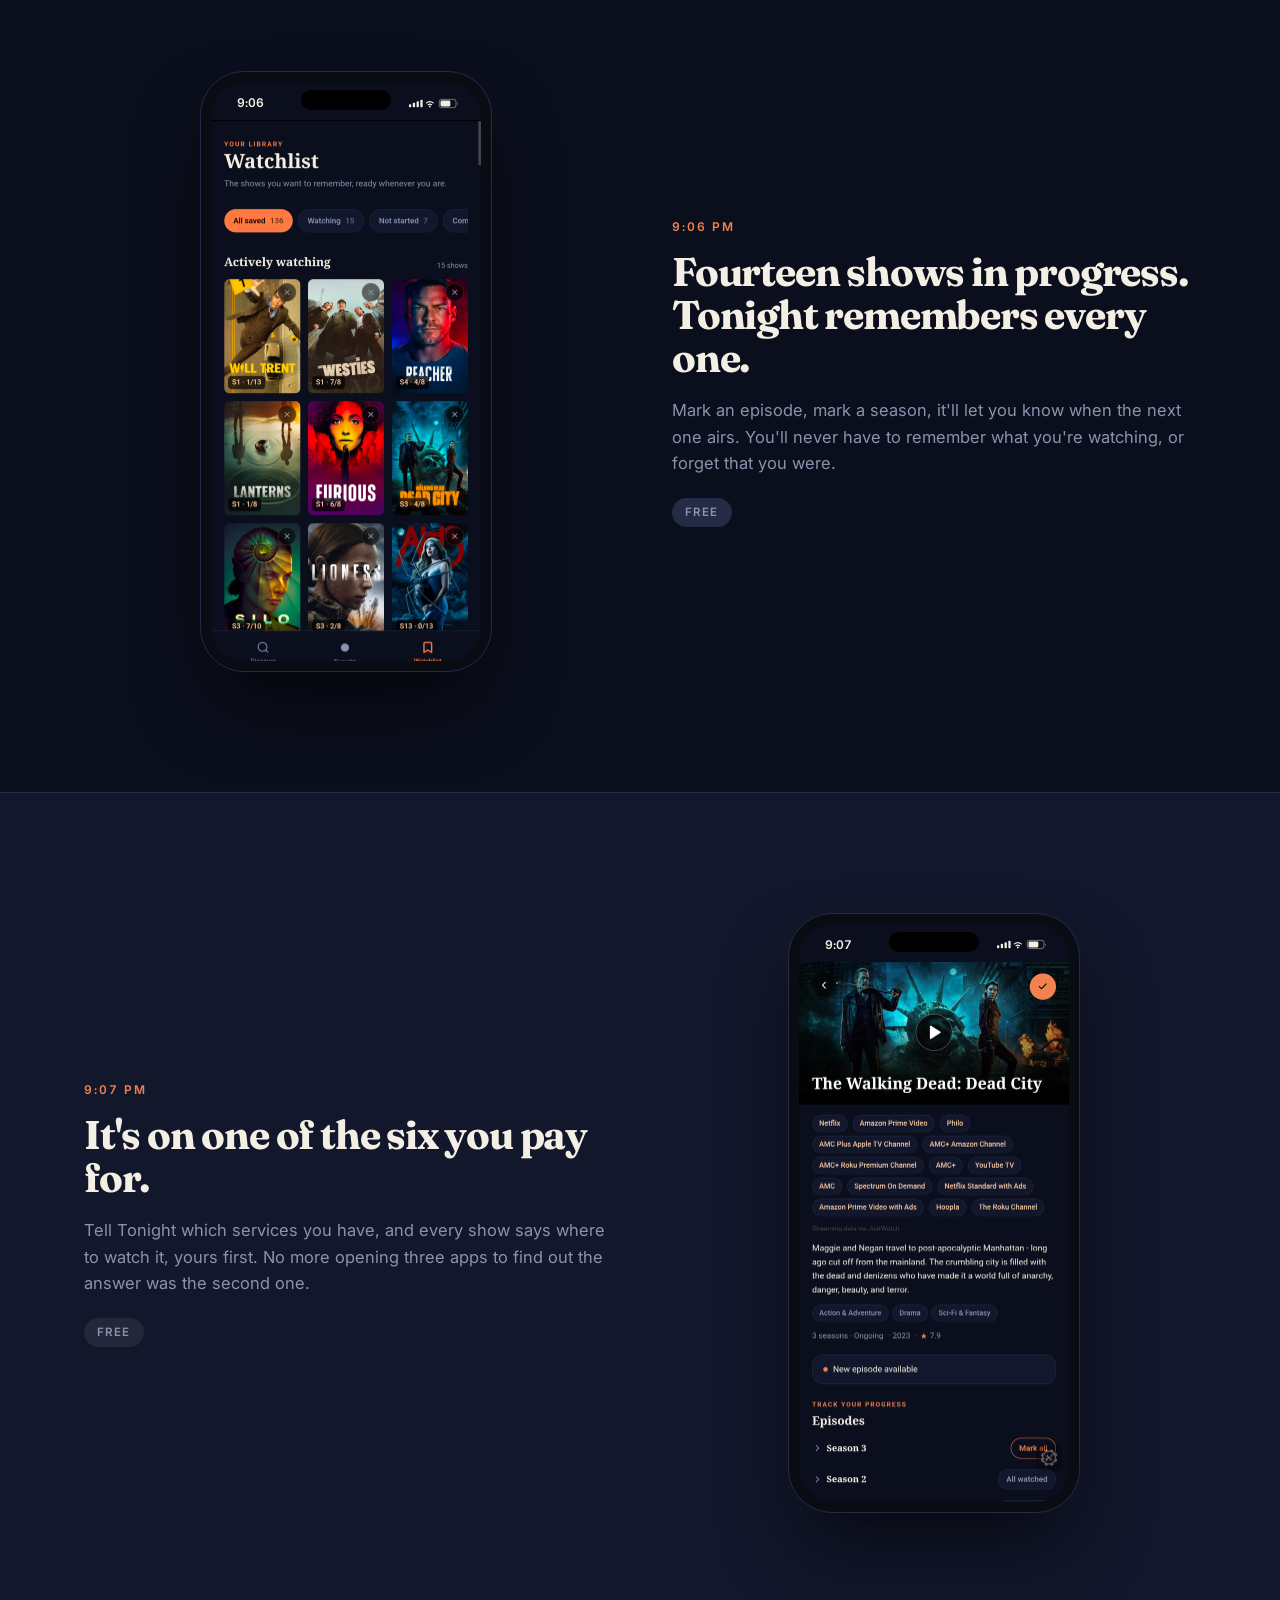
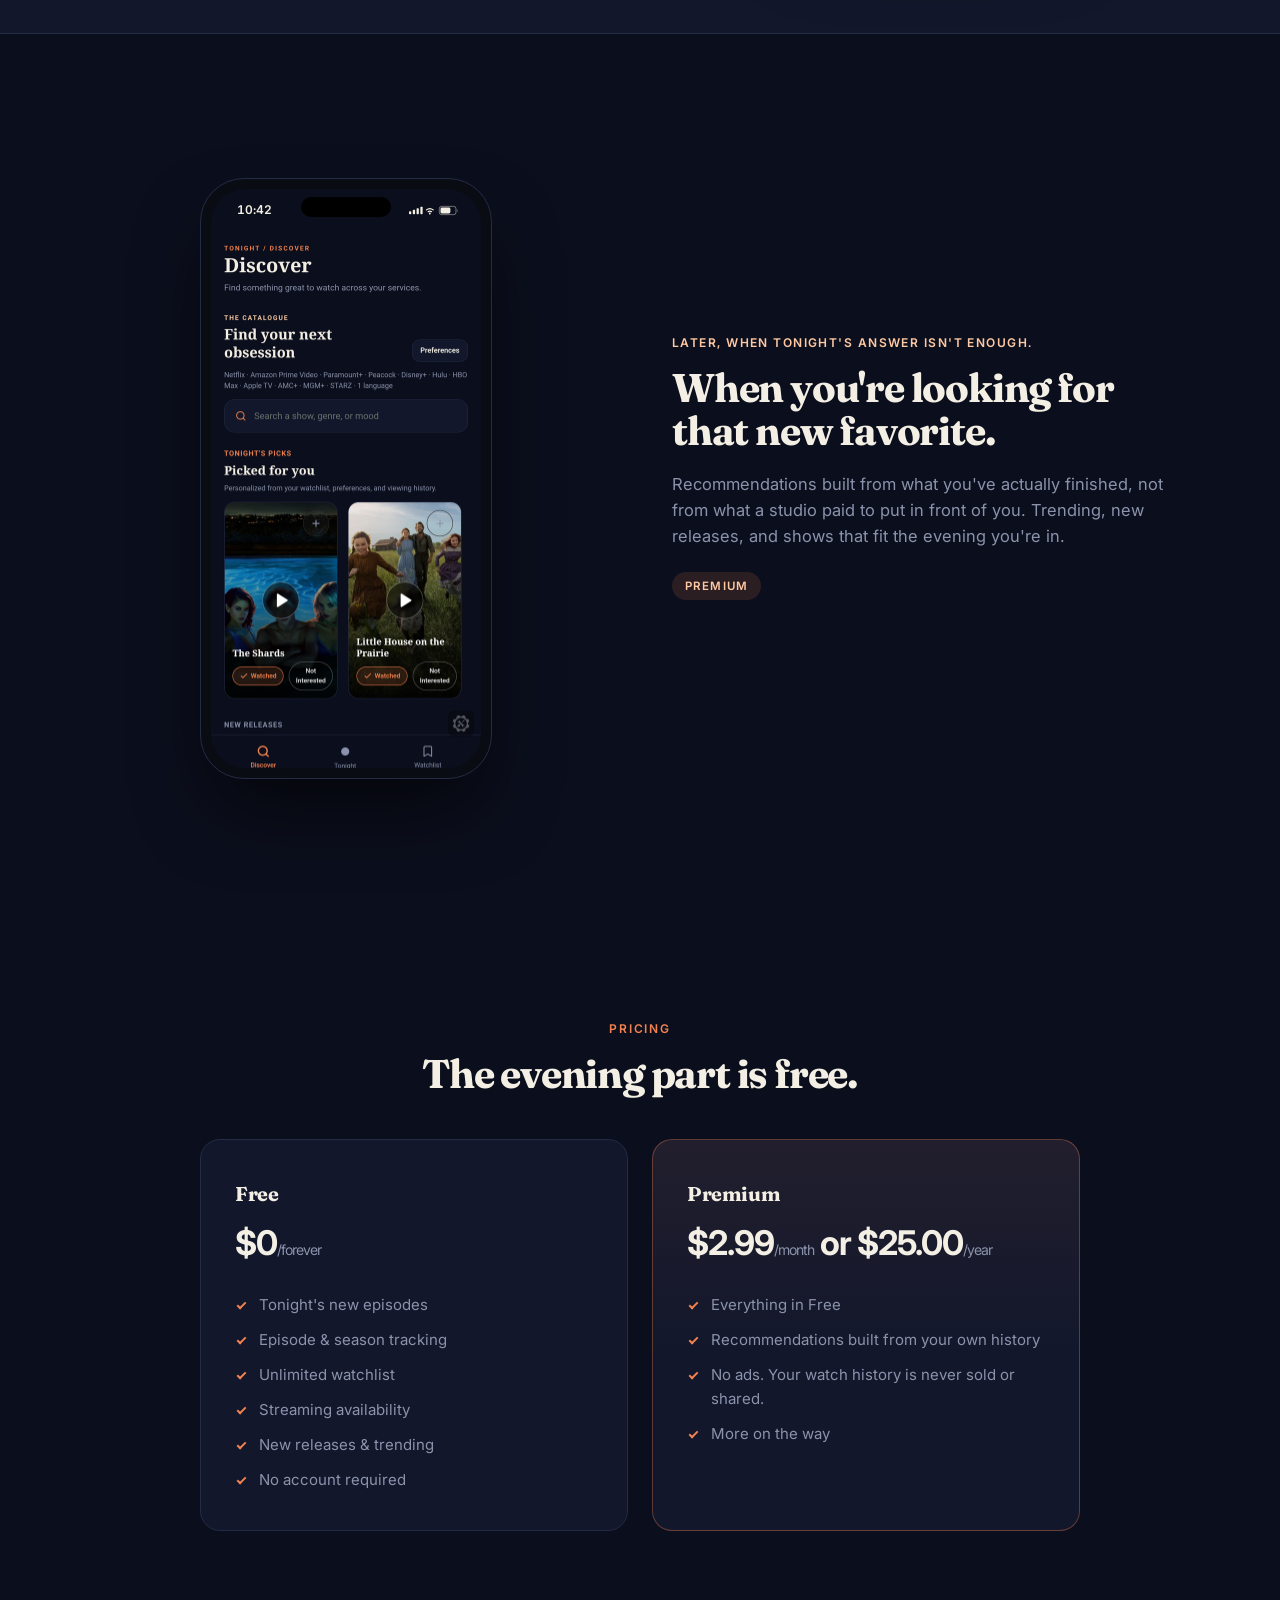
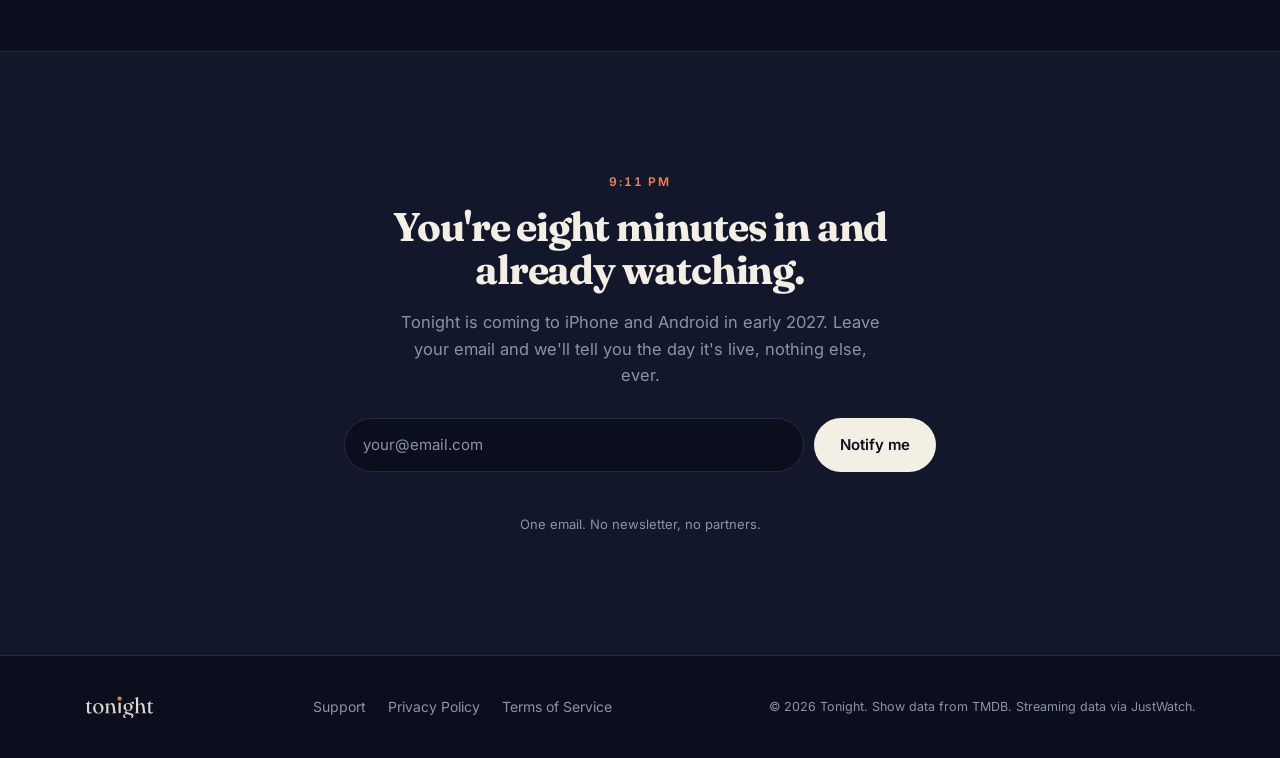
==== commit ce842add: "Update hero-sub paragraph for clarity" ====
--- a/index.html
+++ b/index.html
@@ -56,7 +56,7 @@
       </span>
       <span class="hero-payoff">Does that air tonight?</span>
     </h1>
-    <p class="hero-sub">You're keeping track of ten shows across six apps, and they don't all drop on the same day. Tonight tells you what's actually airing tonight, awhat's coming later this week and what you need to catch up on.</p>
+    <p class="hero-sub">Ten shows, six apps, six different release days. Tonight remembers what's new tonight so you don't have to.</p>
     <div class="hero-actions">
       <a class="btn-primary" href="#notify">Get notified at launch</a>
       <a class="btn-ghost" href="#beat-0904">See how it works</a>
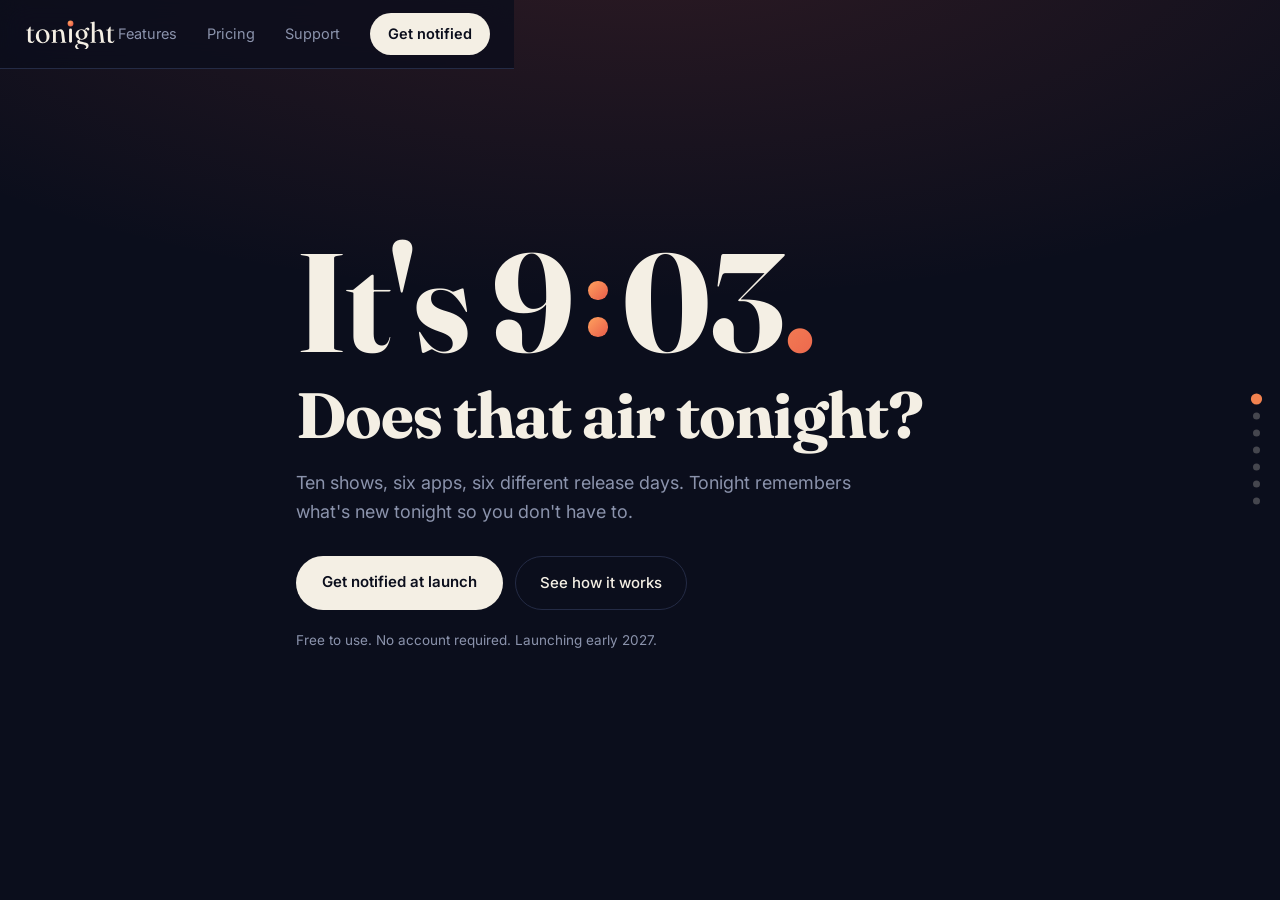
==== commit d95ba67a: "Add files via upload" ====
--- a/index.html
+++ b/index.html
@@ -4,20 +4,97 @@
 <meta charset="UTF-8" />
 <meta name="viewport" content="width=device-width, initial-scale=1" />
 <meta name="theme-color" content="#0B0E1C" />
-<title>Tonight — It's 9:03 PM. Nothing's on. Everything's on.</title>
+<title>Tonight — It's 9:03 PM. Does that air tonight?</title>
 <meta name="description" content="Tonight opens on what actually dropped for the shows you follow. Episode tracking, new releases, and where to watch — in one evening-shaped app." />
 <link rel="icon" href="assets/icon.png" />
 <link rel="preconnect" href="https://fonts.googleapis.com">
 <link rel="preconnect" href="https://fonts.gstatic.com" crossorigin>
 <link href="https://fonts.googleapis.com/css2?family=Fraunces:ital,opsz,wght@0,9..144,400;0,9..144,500;0,9..144,700;1,9..144,400&family=Inter:wght@400;500;600;700&display=swap" rel="stylesheet">
 <link rel="stylesheet" href="style.css">
+<style>
+  /* ── Cinematic scroll-snap layer ──────────────────────────────────────
+     Everything visual (color, type, spacing) still comes from style.css.
+     This block only adds: full-viewport panels, snap behavior, the
+     fixed header override, progress dots, and the reveal-on-enter
+     animation for each panel's content. ─────────────────────────────── */
+
+  header{ position:fixed; } /* sticky needs a scrolling ancestor; ours is #scroller, not the doc */
+
+  .scroller{
+    height:100vh;
+    overflow-y:scroll;
+    scroll-snap-type:y mandatory;
+    scroll-behavior:smooth;
+  }
+  .panel{
+    min-height:100vh;
+    scroll-snap-align:start;
+    scroll-snap-stop:always;
+    display:flex;
+    align-items:center;
+  }
+  .panel > .wrap{ width:100%; }
+  .panel:first-of-type{ padding-top:60px; }
+  @media (min-width:1024px){ .panel:first-of-type{ padding-top:68px; } }
+
+  .panel .hero-title, .panel .hero-sub, .panel .hero-actions, .panel .hero-meta,
+  .panel .stamp, .panel .beat-copy h2, .panel .beat-copy p, .panel .tag,
+  .panel .phone, .panel .section-title, .panel .tiers,
+  .panel .close-title, .panel .close-sub, .panel .capture, .panel .close-fine,
+  .panel .foot-row{
+    opacity:0;
+    transform:translateY(22px);
+  }
+  .panel.in-view .hero-title, .panel.in-view .hero-sub, .panel.in-view .hero-actions, .panel.in-view .hero-meta,
+  .panel.in-view .stamp, .panel.in-view .beat-copy h2, .panel.in-view .beat-copy p, .panel.in-view .tag,
+  .panel.in-view .phone, .panel.in-view .section-title, .panel.in-view .tiers,
+  .panel.in-view .close-title, .panel.in-view .close-sub, .panel.in-view .capture, .panel.in-view .close-fine,
+  .panel.in-view .foot-row{
+    opacity:1;
+    transform:translateY(0);
+    transition:opacity .7s ease, transform .7s cubic-bezier(.22,.9,.32,1);
+  }
+  .panel.in-view .stamp                          { transition-delay:.05s; }
+  .panel.in-view .hero-title, .panel.in-view .beat-copy h2,
+  .panel.in-view .section-title, .panel.in-view .close-title { transition-delay:.12s; }
+  .panel.in-view .hero-sub, .panel.in-view .beat-copy p,
+  .panel.in-view .close-sub                      { transition-delay:.2s; }
+  .panel.in-view .tag, .panel.in-view .tiers      { transition-delay:.28s; }
+  .panel.in-view .hero-actions, .panel.in-view .hero-meta,
+  .panel.in-view .capture                        { transition-delay:.32s; }
+  .panel.in-view .phone                          { transition-delay:.34s; }
+  .panel.in-view .close-fine                     { transition-delay:.4s; }
+  .panel.in-view .foot-row                       { transition-delay:.46s; }
+
+  .progress{
+    position:fixed; right:20px; top:50%; transform:translateY(-50%);
+    display:flex; flex-direction:column; gap:10px; z-index:55;
+  }
+  .progress button{
+    width:7px; height:7px; padding:0; border-radius:50%; border:none;
+    background:rgba(244,239,228,.25); cursor:pointer;
+    transition:background .3s ease, transform .3s ease;
+  }
+  .progress button.active{ background:var(--accent); transform:scale(1.6); }
+  @media (max-width:640px){ .progress{ display:none; } }
+
+  .close .foot-row{ margin-top:56px; padding-top:24px; border-top:1px solid var(--panel-line); }
+
+  @media (prefers-reduced-motion:reduce){
+    .scroller{ scroll-snap-type:none; overflow-y:visible; height:auto; }
+    .panel{ min-height:auto; }
+    .panel .hero-title,.panel .hero-sub,.panel .hero-actions,.panel .hero-meta,
+    .panel .stamp,.panel .beat-copy h2,.panel .beat-copy p,.panel .tag,
+    .panel .phone,.panel .section-title,.panel .tiers,
+    .panel .close-title,.panel .close-sub,.panel .capture,.panel .close-fine,
+    .panel .foot-row{ opacity:1!important; transform:none!important; transition:none!important; }
+  }
+</style>
 </head>
 <body>
 
 <a class="skip" href="#main">Skip to content</a>
 
-<!-- Authored status-bar icon cluster. Vector, never captured.
-     4 signal bars / wifi / battery at 62%. No carrier, no charging bolt. -->
 <svg width="0" height="0" style="position:absolute" aria-hidden="true">
   <symbol id="ps-cluster" viewBox="0 0 66 14">
     <rect x="0"  y="8"   width="3" height="4"   rx="1" fill="currentColor"/>
@@ -35,20 +112,22 @@
 
 <header>
   <nav class="wrap">
-    <a class="brand" href="index.html" aria-label="Tonight home"><img class="brand-wordmark" src="assets/wordmark.svg" alt="Tonight" width="120" height="37"></a>
+    <a class="brand" href="#panel-0" data-jump="0" aria-label="Tonight home"><img class="brand-wordmark" src="assets/wordmark.svg" alt="Tonight" width="120" height="37"></a>
     <div class="nav-links">
-      <a href="#beat-0904">Features</a>
-      <a href="#pricing">Pricing</a>
+      <a href="#panel-1" data-jump="1">Features</a>
+      <a href="#panel-5" data-jump="5">Pricing</a>
       <a href="support.html">Support</a>
-      <a class="nav-cta" href="#notify">Get notified</a>
+      <a class="nav-cta" href="#panel-6" data-jump="6">Get notified</a>
     </div>
   </nav>
 </header>
 
+<div class="progress" id="progress" role="tablist" aria-label="Section navigation"></div>
+
+<div class="scroller" id="scroller">
 <main id="main">
 
-<!-- ══ 9:03 PM — hero ══════════════════════════════════════════════════ -->
-<section class="hero">
+<section class="hero panel" id="panel-0">
   <div class="wrap hero-inner">
     <h1 class="hero-title">
       <span class="hero-lede">
@@ -58,15 +137,14 @@
     </h1>
     <p class="hero-sub">Ten shows, six apps, six different release days. Tonight remembers what's new tonight so you don't have to.</p>
     <div class="hero-actions">
-      <a class="btn-primary" href="#notify">Get notified at launch</a>
-      <a class="btn-ghost" href="#beat-0904">See how it works</a>
+      <a class="btn-primary" href="#panel-6" data-jump="6">Get notified at launch</a>
+      <a class="btn-ghost" href="#panel-1" data-jump="1">See how it works</a>
     </div>
     <p class="hero-meta">Free to use. No account required. Launching early 2027.</p>
   </div>
 </section>
 
-<!-- ══ 9:04 PM ═════════════════════════════════════════════════════════ -->
-<section class="beat beat--panel" id="beat-0904">
+<section class="beat beat--panel panel" id="panel-1">
   <div class="wrap beat-grid">
     <div class="beat-copy">
       <p class="stamp">9:04 PM</p>
@@ -75,9 +153,6 @@
       <p class="tag">Free</p>
     </div>
     <div class="beat-visual">
-      <!-- TODO(asset): swap to assets/shot-tonight-scrolled.png once captured
-           (Tonight tab scrolled so "Coming next" and "Still waiting" are both
-           in frame). Currently reuses the hero capture. -->
       <div class="phone" style="--w:292px;">
         <div class="phone-island" aria-hidden="true"></div>
         <div class="phone-status">
@@ -92,8 +167,7 @@
   </div>
 </section>
 
-<!-- ══ 9:06 PM ═════════════════════════════════════════════════════════ -->
-<section class="beat" id="beat-0906">
+<section class="beat panel" id="panel-2">
   <div class="wrap beat-grid beat-grid--flip">
     <div class="beat-copy">
       <p class="stamp">9:06 PM</p>
@@ -102,9 +176,6 @@
       <p class="tag">Free</p>
     </div>
     <div class="beat-visual">
-      <!-- TODO(asset): assets/crop-episodes.png — expanded season rows at 2x/3x,
-           ~16:9, three ticked and one unticked plus the "Mark all" pill.
-           Reinstates the detail crop that was removed for being upscaled. -->
       <div class="phone" style="--w:292px;">
         <div class="phone-island" aria-hidden="true"></div>
         <div class="phone-status">
@@ -119,8 +190,7 @@
   </div>
 </section>
 
-<!-- ══ 9:07 PM ═════════════════════════════════════════════════════════ -->
-<section class="beat beat--panel" id="beat-0907">
+<section class="beat beat--panel panel" id="panel-3">
   <div class="wrap beat-grid">
     <div class="beat-copy">
       <p class="stamp">9:07 PM</p>
@@ -143,8 +213,7 @@
   </div>
 </section>
 
-<!-- ══ Some other night — Discover (deliberate clock break) ════════════ -->
-<section class="beat beat--offclock" id="beat-discover">
+<section class="beat beat--offclock panel" id="panel-4">
   <div class="wrap beat-grid beat-grid--flip">
     <div class="beat-copy">
       <p class="stamp stamp--soft">Later, when tonight's answer isn't enough.</p>
@@ -167,8 +236,7 @@
   </div>
 </section>
 
-<!-- ══ Pricing ═════════════════════════════════════════════════════════ -->
-<section class="pricing" id="pricing">
+<section class="pricing panel" id="panel-5">
   <div class="wrap">
     <p class="stamp stamp--center">Pricing</p>
     <h2 class="section-title">The evening part is free.</h2>
@@ -199,53 +267,94 @@
   </div>
 </section>
 
-<!-- ══ 9:11 PM — close ═════════════════════════════════════════════════ -->
-<section class="close" id="notify">
+<section class="close panel" id="panel-6">
   <div class="wrap close-inner">
     <p class="stamp">9:11 PM</p>
     <h2 class="close-title">You're eight minutes in and already watching.</h2>
     <p class="close-sub">Tonight is coming to iPhone and Android in early 2027. Leave your email and we'll tell you the day it's live, nothing else, ever.</p>
 
-    <form class="capture" action="#" method="post" data-capture>
+    <form class="capture" action="https://formsubmit.co/ajax/support.tonight@gmail.com" method="post" data-capture>
       <label class="sr-only" for="email">Email address</label>
       <input id="email" name="email" type="email" required autocomplete="email" inputmode="email" placeholder="your@email.com">
-      <!-- Honeypot: bots fill every field, humans never see this one. -->
+      <input type="hidden" name="_subject" value="New Tonight signup">
+      <input type="hidden" name="_template" value="table">
+      <input type="hidden" name="_captcha" value="false">
       <input type="text" name="_gotcha" tabindex="-1" autocomplete="off" style="position:absolute;left:-9999px" aria-hidden="true">
       <button class="btn-primary" type="submit">Notify me</button>
     </form>
     <p class="capture-status" role="status" aria-live="polite"></p>
     <p class="close-fine">One email. No newsletter, no partners.</p>
+
+    <div class="foot-row">
+      <div class="foot-brand">
+        <a href="index.html" aria-label="Tonight home">
+          <img class="brand-wordmark" src="assets/wordmark.svg" alt="Tonight" width="90" height="28">
+        </a>
+      </div>
+      <nav class="foot-links" aria-label="Footer">
+        <a href="support.html">Support</a>
+        <a href="privacy.html">Privacy Policy</a>
+        <a href="terms.html">Terms of Service</a>
+      </nav>
+      <p class="foot-copy">&copy; 2026 Tonight. Show data from TMDB. Streaming data via JustWatch.</p>
+    </div>
   </div>
 </section>
 
 </main>
-
-<footer>
-  <div class="wrap foot-row">
-    <div class="foot-brand">
-      <a href="index.html" aria-label="Tonight home">
-        <img class="brand-wordmark" src="assets/wordmark.svg" alt="Tonight" width="90" height="28">
-      </a>
-    </div>
-    <nav class="foot-links" aria-label="Footer">
-      <a href="support.html">Support</a>
-      <a href="privacy.html">Privacy Policy</a>
-      <a href="terms.html">Terms of Service</a>
-    </nav>
-    <p class="foot-copy">&copy; 2026 Tonight. Show data from TMDB. Streaming data via JustWatch.</p>
-  </div>
-</footer>
-
-<a class="sticky-cta" href="#notify" data-sticky>Get notified</a>
+</div>
+
+<a class="sticky-cta" href="#panel-6" data-jump="6" data-sticky>Get notified</a>
 
 <script>
-/* Sticky mobile CTA: appears once the hero has scrolled away,
-   retires when the real capture form is in view. */
+(function () {
+  var panels = Array.from(document.querySelectorAll('.panel'));
+  var progressEl = document.getElementById('progress');
+
+  var dots = panels.map(function (p, i) {
+    var b = document.createElement('button');
+    b.setAttribute('aria-label', 'Go to section ' + (i + 1));
+    b.addEventListener('click', function () { jumpTo(i); });
+    progressEl.appendChild(b);
+    return b;
+  });
+
+  function jumpTo(idx) {
+    if (idx < 0 || idx >= panels.length) return;
+    panels[idx].scrollIntoView({ behavior: 'smooth', block: 'start' });
+  }
+
+  document.querySelectorAll('[data-jump]').forEach(function (el) {
+    el.addEventListener('click', function (e) {
+      e.preventDefault();
+      jumpTo(parseInt(el.getAttribute('data-jump'), 10));
+    });
+  });
+
+  if ('IntersectionObserver' in window) {
+    var io = new IntersectionObserver(function (entries) {
+      entries.forEach(function (entry) {
+        var idx = panels.indexOf(entry.target);
+        if (entry.isIntersecting) {
+          entry.target.classList.add('in-view');
+          dots.forEach(function (d, i) { d.classList.toggle('active', i === idx); });
+        } else {
+          entry.target.classList.remove('in-view');
+        }
+      });
+    }, { threshold: 0.55 });
+    panels.forEach(function (p) { io.observe(p); });
+  } else {
+    panels.forEach(function (p) { p.classList.add('in-view'); });
+  }
+})();
+
 (function () {
   var cta = document.querySelector('[data-sticky]');
-  var close = document.getElementById('notify');
-  var hero = document.querySelector('.hero');
-  if (!cta || !close || !hero || !('IntersectionObserver' in window)) return;
+  var panels = Array.from(document.querySelectorAll('.panel'));
+  var hero = panels[0];
+  var close = panels[panels.length - 1];
+  if (!cta || !hero || !close || !('IntersectionObserver' in window)) return;
 
   var pastHero = false, atClose = false;
   function sync() { cta.classList.toggle('is-on', pastHero && !atClose); }
@@ -259,14 +368,10 @@
   }, { threshold: 0.15 }).observe(close);
 })();
 
-/* Async email capture: keeps the reader on the page at the moment of
-   highest intent. Falls back to a normal form POST if JS is unavailable.
-   Inert while action="#" — wire a backend before relying on it. */
 (function () {
   var form = document.querySelector('[data-capture]');
   if (!form) return;
   var status = document.querySelector('.capture-status');
-  if (!form.getAttribute('action') || form.getAttribute('action') === '#') return;
 
   form.addEventListener('submit', function (e) {
     e.preventDefault();
@@ -279,9 +384,9 @@
       body: new FormData(form),
       headers: { accept: 'application/json' }
     })
-      .then(function (r) { return r.json().catch(function () { return { ok: r.ok }; }); })
+      .then(function (r) { return r.json().catch(function () { return { success: r.ok ? 'true' : 'false' }; }); })
       .then(function (d) {
-        if (!d.ok) throw new Error(d.error || 'Something went wrong.');
+        if (d.success !== 'true' && d.success !== true) throw new Error(d.message || 'Something went wrong.');
         form.hidden = true;
         status.className = 'capture-status is-ok';
         status.textContent = "You're on the list. We'll email you the day it's live.";
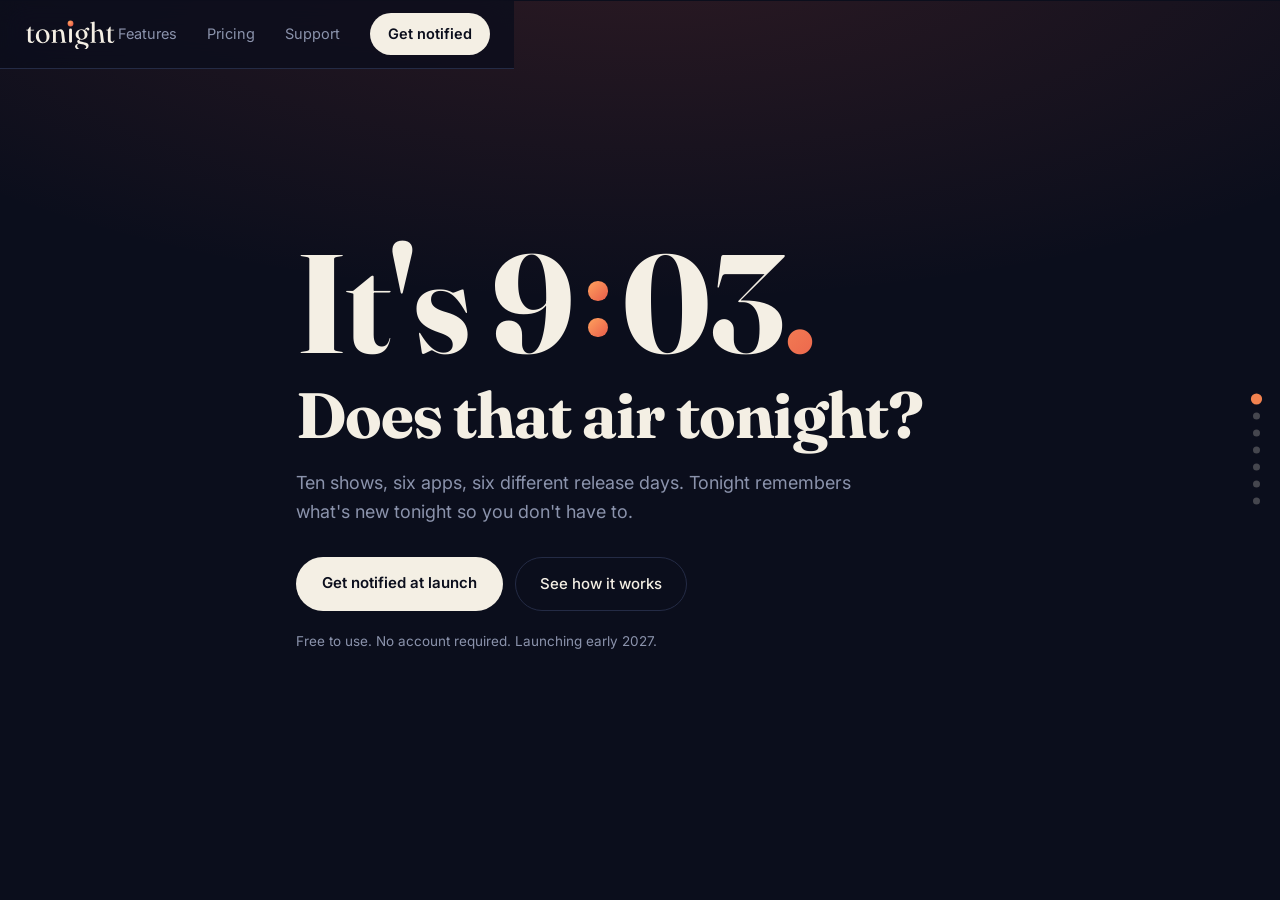
==== commit 4d2c5ccb: "Revise content and timestamps in index.html Updated various sections and timestamps in index.html to" ====
--- a/index.html
+++ b/index.html
@@ -127,6 +127,7 @@
 <div class="scroller" id="scroller">
 <main id="main">
 
+/* 9:03 */
 <section class="hero panel" id="panel-0">
   <div class="wrap hero-inner">
     <h1 class="hero-title">
@@ -144,6 +145,7 @@
   </div>
 </section>
 
+/* 9:04*/
 <section class="beat beat--panel panel" id="panel-1">
   <div class="wrap beat-grid">
     <div class="beat-copy">
@@ -166,7 +168,8 @@
     </div>
   </div>
 </section>
-
+  
+/* 9:06 */
 <section class="beat panel" id="panel-2">
   <div class="wrap beat-grid beat-grid--flip">
     <div class="beat-copy">
@@ -190,6 +193,7 @@
   </div>
 </section>
 
+/* 9:07 */  
 <section class="beat beat--panel panel" id="panel-3">
   <div class="wrap beat-grid">
     <div class="beat-copy">
@@ -213,13 +217,14 @@
   </div>
 </section>
 
+/* Later */
 <section class="beat beat--offclock panel" id="panel-4">
   <div class="wrap beat-grid beat-grid--flip">
     <div class="beat-copy">
       <p class="stamp stamp--soft">Later, when tonight's answer isn't enough.</p>
       <h2>When you're looking for that new favorite.</h2>
       <p>Recommendations built from what you've actually finished, not from what a studio paid to put in front of you. Trending, new releases, and shows that fit the evening you're in.</p>
-      <p class="tag tag--premium">Premium</p>
+      <p class="tag tag--premium">Tonight+</p>
     </div>
     <div class="beat-visual">
       <div class="phone" style="--w:292px;">
@@ -236,6 +241,7 @@
   </div>
 </section>
 
+/* Pricing*/
 <section class="pricing panel" id="panel-5">
   <div class="wrap">
     <p class="stamp stamp--center">Pricing</p>
@@ -254,7 +260,7 @@
         </ul>
       </div>
       <div class="tier tier--premium">
-        <p class="tier-name">Premium</p>
+        <p class="tier-name">Tonight+</p>
         <p class="tier-price">$2.99<span>/month</span> or $25.00<span>/year</span></p>
         <ul class="tier-list">
           <li>Everything in Free</li>
@@ -267,6 +273,7 @@
   </div>
 </section>
 
+/* 9:11 */
 <section class="close panel" id="panel-6">
   <div class="wrap close-inner">
     <p class="stamp">9:11 PM</p>
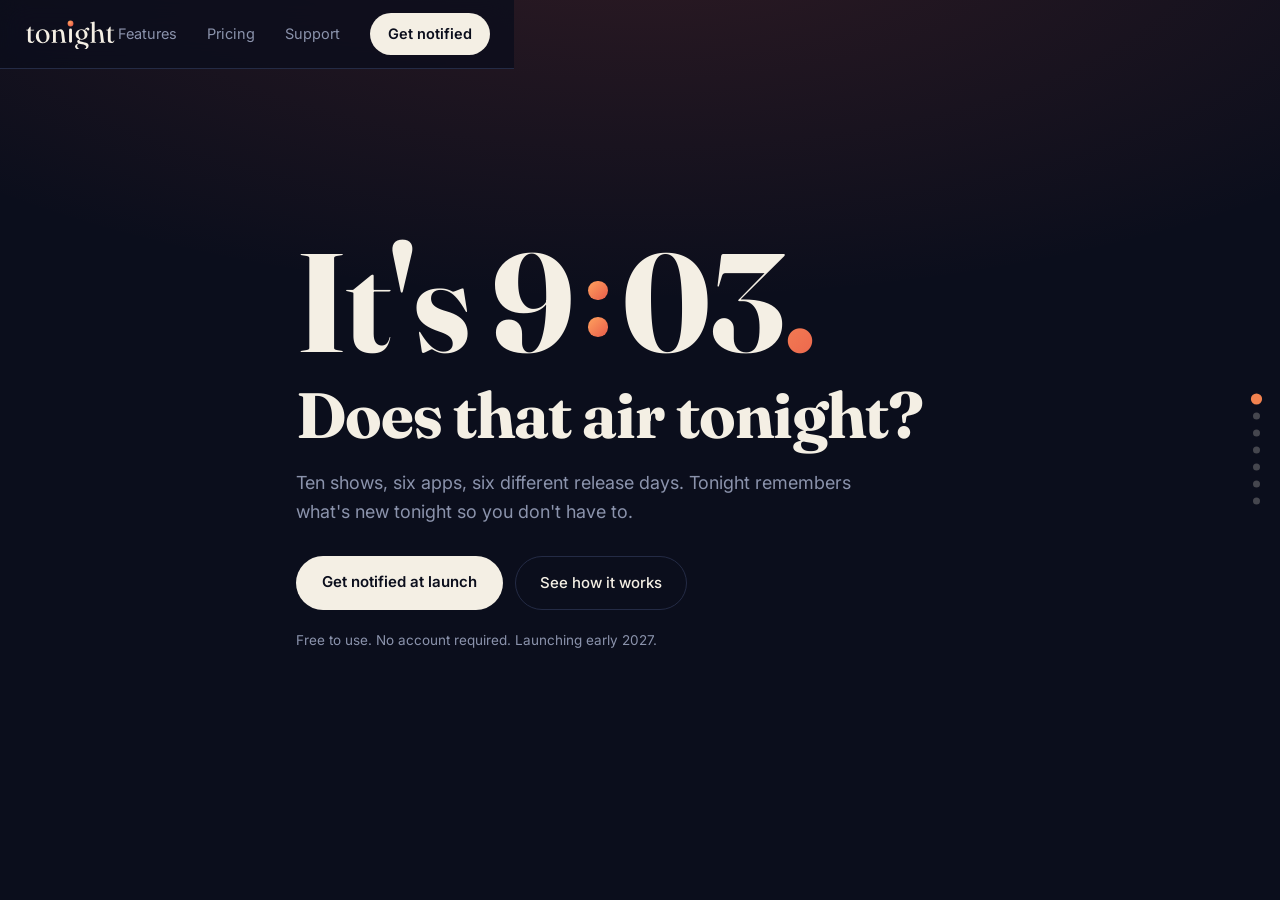
==== commit b9cd4773: "Fix comment syntax in index.html" ====
--- a/index.html
+++ b/index.html
@@ -127,7 +127,7 @@
 <div class="scroller" id="scroller">
 <main id="main">
 
-/* 9:03 */
+<!-- 9:03 -->
 <section class="hero panel" id="panel-0">
   <div class="wrap hero-inner">
     <h1 class="hero-title">
@@ -145,7 +145,7 @@
   </div>
 </section>
 
-/* 9:04*/
+<!-- 9:04 -->
 <section class="beat beat--panel panel" id="panel-1">
   <div class="wrap beat-grid">
     <div class="beat-copy">
@@ -169,7 +169,7 @@
   </div>
 </section>
   
-/* 9:06 */
+<!-- 9:06 -->
 <section class="beat panel" id="panel-2">
   <div class="wrap beat-grid beat-grid--flip">
     <div class="beat-copy">
@@ -193,7 +193,7 @@
   </div>
 </section>
 
-/* 9:07 */  
+<!-- 9:07 -->
 <section class="beat beat--panel panel" id="panel-3">
   <div class="wrap beat-grid">
     <div class="beat-copy">
@@ -217,7 +217,7 @@
   </div>
 </section>
 
-/* Later */
+<!-- Later -->
 <section class="beat beat--offclock panel" id="panel-4">
   <div class="wrap beat-grid beat-grid--flip">
     <div class="beat-copy">
@@ -241,7 +241,7 @@
   </div>
 </section>
 
-/* Pricing*/
+<!-- Pricing -->
 <section class="pricing panel" id="panel-5">
   <div class="wrap">
     <p class="stamp stamp--center">Pricing</p>
@@ -273,7 +273,7 @@
   </div>
 </section>
 
-/* 9:11 */
+<!-- 9:11 -->
 <section class="close panel" id="panel-6">
   <div class="wrap close-inner">
     <p class="stamp">9:11 PM</p>
